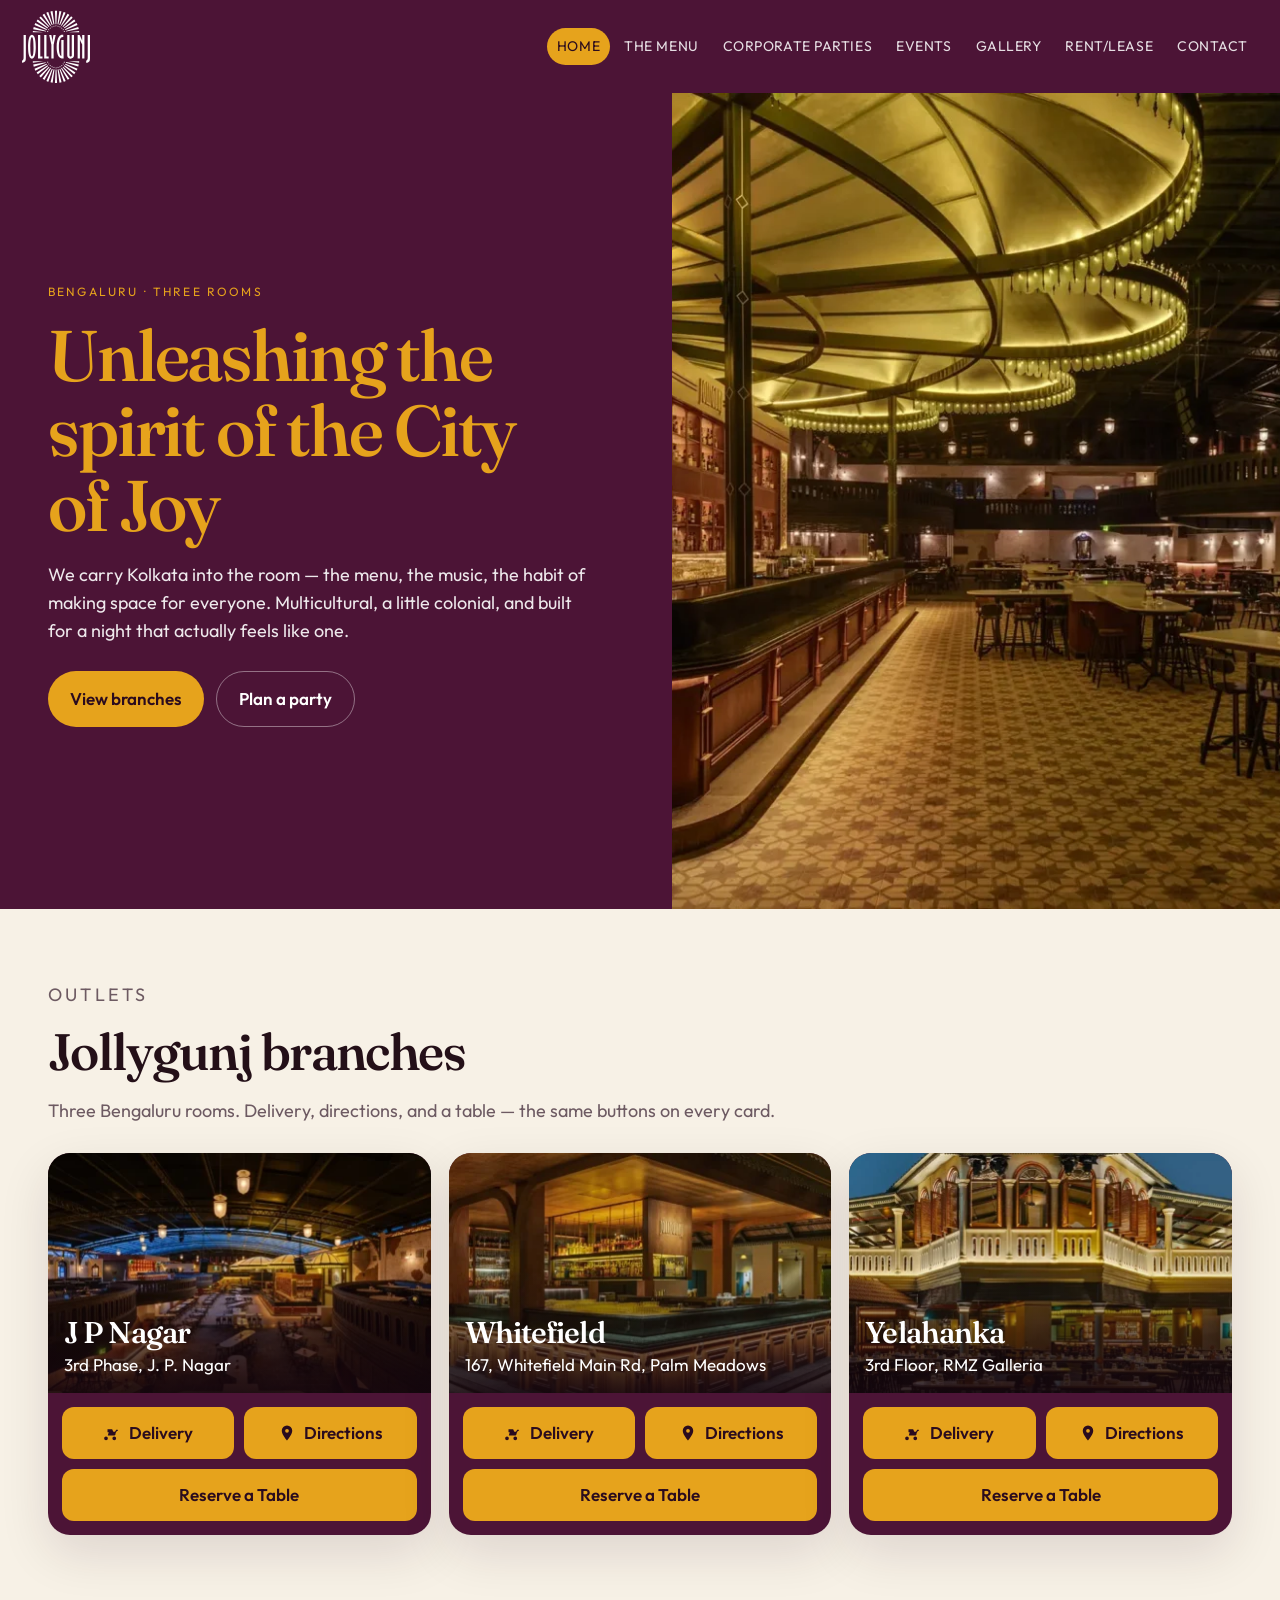
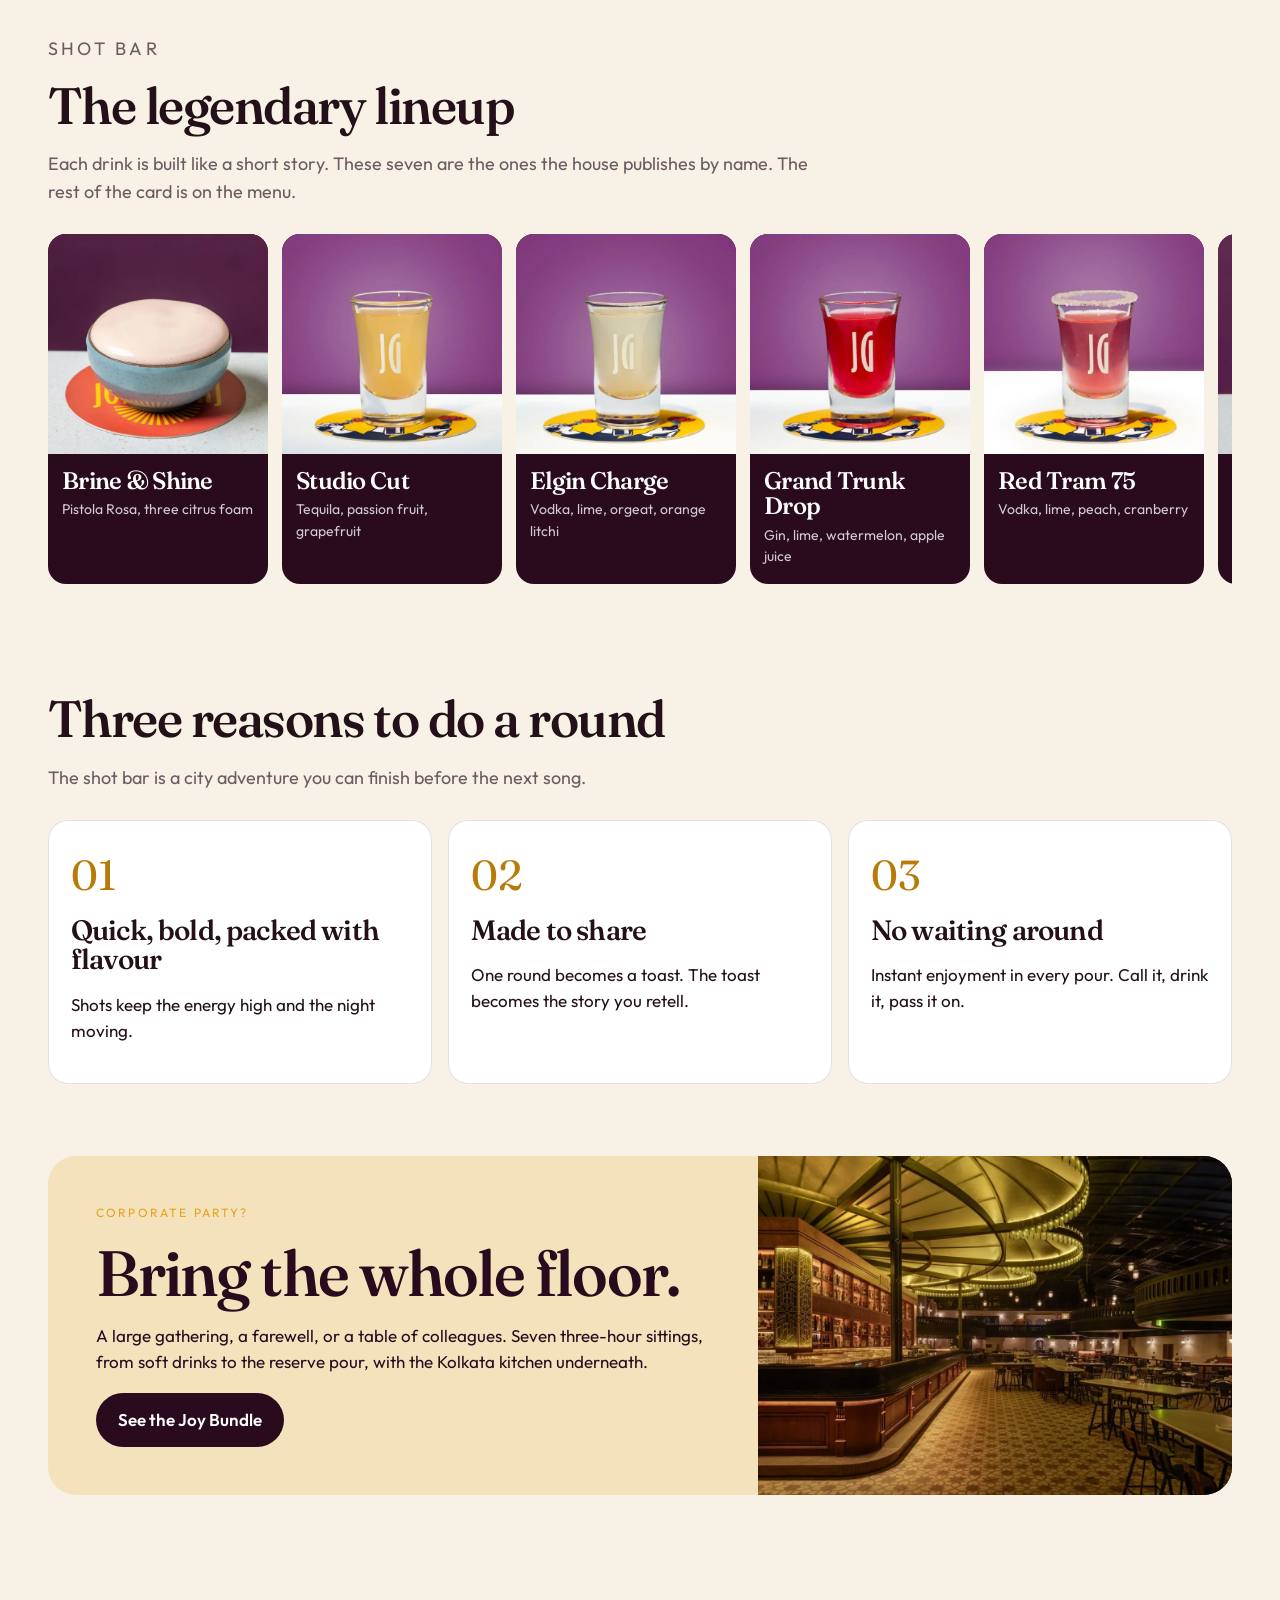
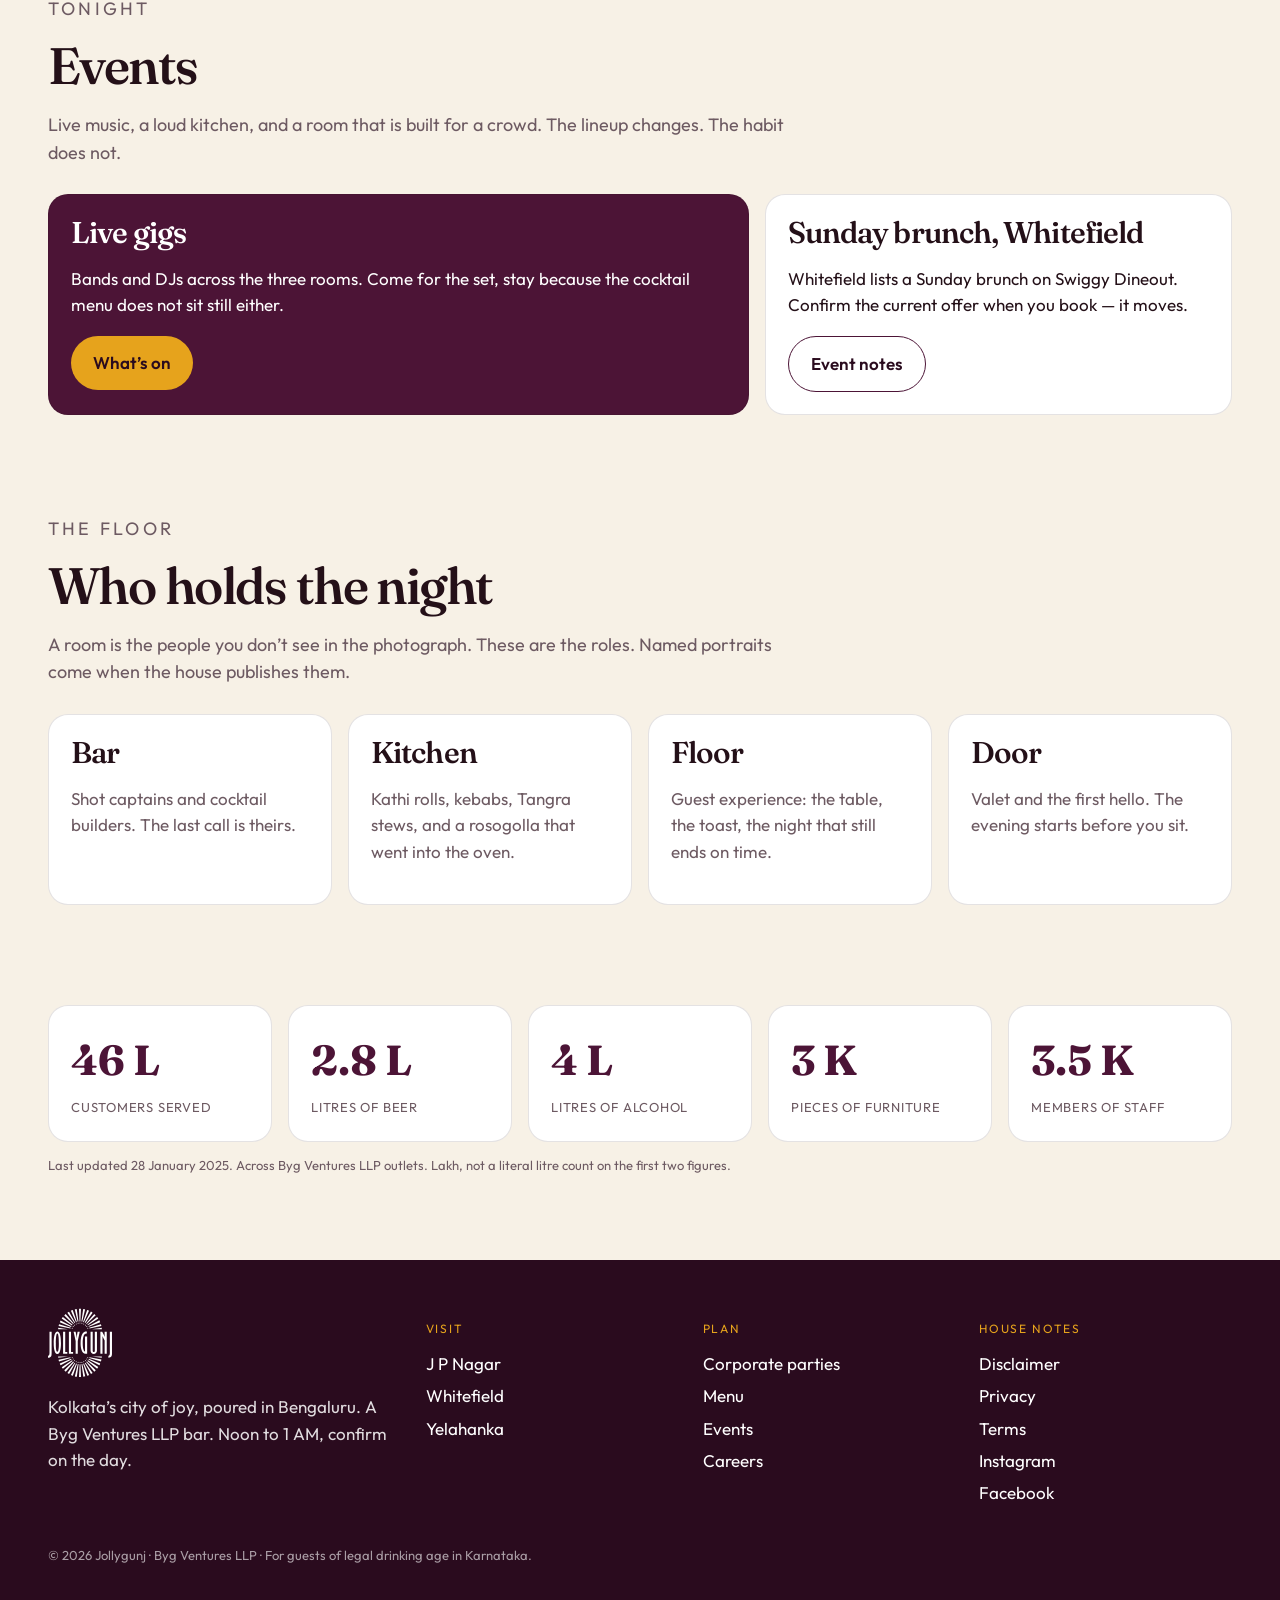
==== index.html @ cd50d5b2 "Add the rebuilt Jollygunj site with corporate bookings and location CTAs. Co-authored-by: Cursor <cu" ====
<!DOCTYPE html>
<html lang="en">
<head>
  <meta charset="utf-8">
  <meta name="viewport" content="width=device-width, initial-scale=1">
  <title>Jollygunj — Rooftop bar, Bengaluru</title>
  <meta name="description" content="Jollygunj brings Kolkata’s city of joy to Bengaluru. Cocktails, the shot bar, and three rooms at J P Nagar, Whitefield, and Yelahanka.">
  <link rel="icon" href="images/logo.svg">
  <link rel="preconnect" href="https://fonts.googleapis.com">
  <link rel="preconnect" href="https://fonts.gstatic.com" crossorigin>
  <link href="https://fonts.googleapis.com/css2?family=Fraunces:opsz,wght@9..144,560;9..144,640&family=Outfit:wght@380;520;580&display=swap" rel="stylesheet">
  <link rel="stylesheet" href="css/styles.css">
</head>
<body data-page="home">
  <a class="skip" href="#main">Skip to content</a>
  <header class="site-header">
    <a class="logo" href="index.html"><img src="images/logo.svg" alt="Jollygunj"></a>
    <button class="nav-toggle" aria-expanded="false" aria-controls="site-nav">Menu</button>
    <nav id="site-nav" class="site-nav">
      <a href="index.html" data-page="home">Home</a>
      <a href="menu.html" data-page="menu">The Menu</a>
      <a href="corporate.html" data-page="corporate">Corporate Parties</a>
      <a href="events.html" data-page="events">Events</a>
      <a href="gallery.html" data-page="gallery">Gallery</a>
      <a href="rent.html" data-page="rent">Rent/Lease</a>
      <a href="contact.html" data-page="contact">Contact</a>
    </nav>
  </header>
  <main id="main">
    <section class="hero">
      <div class="hero-copy">
        <p class="eyebrow">Bengaluru · three rooms</p>
        <h1>Unleashing the spirit of the City of Joy</h1>
        <p class="lede">We carry Kolkata into the room — the menu, the music, the habit of making space for everyone. Multicultural, a little colonial, and built for a night that actually feels like one.</p>
        <div class="hero-actions">
          <a class="btn" href="#branches">View branches</a>
          <a class="btn ghost" href="corporate.html">Plan a party</a>
        </div>
      </div>
      <div class="hero-photo" style="background-image:url('images/hero.webp')" role="img" aria-label="The Jollygunj bar, spiral lamps over the counter"></div>
    </section>

    <section class="section" id="branches">
      <div class="section-head">
        <p class="eyebrow">Outlets</p>
        <h2>Jollygunj branches</h2>
        <p>Three Bengaluru rooms. Delivery, directions, and a table — the same buttons on every card.</p>
      </div>
      <div class="branches">
        <article class="branch">
          <div class="branch-photo">
            <img src="images/jp-nagar.webp" alt="J P Nagar dining room">
            <div class="branch-caption">
              <h3>J P Nagar</h3>
              <p>3rd Phase, J. P. Nagar</p>
            </div>
          </div>
          <div class="branch-cta">
            <div class="cta-row">
              <a class="cta" href="https://www.zomato.com/bangalore/jollygunj-jp-nagar-bangalore" target="_blank" rel="noopener"><svg viewBox="0 0 24 24" aria-hidden="true"><path d="M4 16.5A2.5 2.5 0 1 0 6.5 19 2.5 2.5 0 0 0 4 16.5zm11 0A2.5 2.5 0 1 0 17.5 19 2.5 2.5 0 0 0 15 16.5zM5 15h1.4l1.3-4H6V7h6.2l1.6 3.2H16l1.6-2.4h2.1v1.6h-1.2L16.8 12a3.4 3.4 0 0 1-1.3 3.4H8.4A3.4 3.4 0 0 1 6.2 15H5z"/></svg>Delivery</a>
              <a class="cta" href="https://maps.app.goo.gl/inhUzgAn8zNTjrC27" target="_blank" rel="noopener"><svg viewBox="0 0 24 24" aria-hidden="true"><path d="M12 2a7 7 0 0 0-7 7c0 5.25 7 13 7 13s7-7.75 7-13a7 7 0 0 0-7-7zm0 9.5A2.5 2.5 0 1 1 14.5 9 2.5 2.5 0 0 1 12 11.5z"/></svg>Directions</a>
            </div>
            <a class="cta cta-wide" href="https://widget.reservego.co/reserveBrands/6732094bdb478b447e780446?source=9" target="_blank" rel="noopener">Reserve a Table</a>
          </div>
        </article>
        <article class="branch">
          <div class="branch-photo">
            <img src="images/whitefield.webp" alt="Whitefield branch">
            <div class="branch-caption">
              <h3>Whitefield</h3>
              <p>167, Whitefield Main Rd, Palm Meadows</p>
            </div>
          </div>
          <div class="branch-cta">
            <div class="cta-row">
              <a class="cta" href="https://www.zomato.com/bangalore/jollygunj-whitefield-bangalore" target="_blank" rel="noopener"><svg viewBox="0 0 24 24" aria-hidden="true"><path d="M4 16.5A2.5 2.5 0 1 0 6.5 19 2.5 2.5 0 0 0 4 16.5zm11 0A2.5 2.5 0 1 0 17.5 19 2.5 2.5 0 0 0 15 16.5zM5 15h1.4l1.3-4H6V7h6.2l1.6 3.2H16l1.6-2.4h2.1v1.6h-1.2L16.8 12a3.4 3.4 0 0 1-1.3 3.4H8.4A3.4 3.4 0 0 1 6.2 15H5z"/></svg>Delivery</a>
              <a class="cta" href="https://maps.app.goo.gl/tLW68WNuWnp86tnj6" target="_blank" rel="noopener"><svg viewBox="0 0 24 24" aria-hidden="true"><path d="M12 2a7 7 0 0 0-7 7c0 5.25 7 13 7 13s7-7.75 7-13a7 7 0 0 0-7-7zm0 9.5A2.5 2.5 0 1 1 14.5 9 2.5 2.5 0 0 1 12 11.5z"/></svg>Directions</a>
            </div>
            <a class="cta cta-wide" href="https://widget.reservego.co/reserveBrands/6732094bdb478b447e780446?source=9" target="_blank" rel="noopener">Reserve a Table</a>
          </div>
        </article>
        <article class="branch">
          <div class="branch-photo">
            <img src="images/yelahanka.webp" alt="Yelahanka branch at RMZ Galleria">
            <div class="branch-caption">
              <h3>Yelahanka</h3>
              <p>3rd Floor, RMZ Galleria</p>
            </div>
          </div>
          <div class="branch-cta">
            <div class="cta-row">
              <a class="cta" href="https://www.zomato.com/bangalore/jollygunj-yelahanka-bangalore" target="_blank" rel="noopener"><svg viewBox="0 0 24 24" aria-hidden="true"><path d="M4 16.5A2.5 2.5 0 1 0 6.5 19 2.5 2.5 0 0 0 4 16.5zm11 0A2.5 2.5 0 1 0 17.5 19 2.5 2.5 0 0 0 15 16.5zM5 15h1.4l1.3-4H6V7h6.2l1.6 3.2H16l1.6-2.4h2.1v1.6h-1.2L16.8 12a3.4 3.4 0 0 1-1.3 3.4H8.4A3.4 3.4 0 0 1 6.2 15H5z"/></svg>Delivery</a>
              <a class="cta" href="https://maps.app.goo.gl/dFHnbCZiakJavdvt7" target="_blank" rel="noopener"><svg viewBox="0 0 24 24" aria-hidden="true"><path d="M12 2a7 7 0 0 0-7 7c0 5.25 7 13 7 13s7-7.75 7-13a7 7 0 0 0-7-7zm0 9.5A2.5 2.5 0 1 1 14.5 9 2.5 2.5 0 0 1 12 11.5z"/></svg>Directions</a>
            </div>
            <a class="cta cta-wide" href="https://widget.reservego.co/reserveBrands/6732094bdb478b447e780446?source=9" target="_blank" rel="noopener">Reserve a Table</a>
          </div>
        </article>
      </div>
    </section>

    <section class="section tight">
      <div class="section-head">
        <p class="eyebrow">Shot bar</p>
        <h2>The legendary lineup</h2>
        <p>Each drink is built like a short story. These seven are the ones the house publishes by name. The rest of the card is on the menu.</p>
      </div>
      <div class="shot-rail">
        <article class="shot"><img src="images/shot-brine.webp" alt=""><div><h3>Brine &amp; Shine</h3><p>Pistola Rosa, three citrus foam</p></div></article>
        <article class="shot"><img src="images/shot-studio.webp" alt=""><div><h3>Studio Cut</h3><p>Tequila, passion fruit, grapefruit</p></div></article>
        <article class="shot"><img src="images/shot-elgin.webp" alt=""><div><h3>Elgin Charge</h3><p>Vodka, lime, orgeat, orange litchi</p></div></article>
        <article class="shot"><img src="images/shot-tram.webp" alt=""><div><h3>Grand Trunk Drop</h3><p>Gin, lime, watermelon, apple juice</p></div></article>
        <article class="shot"><img src="images/shot-red.webp" alt=""><div><h3>Red Tram 75</h3><p>Vodka, lime, peach, cranberry</p></div></article>
        <article class="shot"><img src="images/shot-fizzy.webp" alt=""><div><h3>Fizzy Feriwala</h3><p>Pistola Rosa, pineapple pickle brine</p></div></article>
        <article class="shot"><img src="images/shot-bubble.webp" alt=""><div><h3>Bubble Trouble</h3><p>Beefeater gin, Skinos, tonic, mango bobas</p></div></article>
      </div>
    </section>

    <section class="section tight">
      <div class="section-head">
        <h2>Three reasons to do a round</h2>
        <p>The shot bar is a city adventure you can finish before the next song.</p>
      </div>
      <div class="reasons">
        <article class="reason"><span>01</span><h3>Quick, bold, packed with flavour</h3><p>Shots keep the energy high and the night moving.</p></article>
        <article class="reason"><span>02</span><h3>Made to share</h3><p>One round becomes a toast. The toast becomes the story you retell.</p></article>
        <article class="reason"><span>03</span><h3>No waiting around</h3><p>Instant enjoyment in every pour. Call it, drink it, pass it on.</p></article>
      </div>
    </section>

    <section class="band">
      <div class="band-copy">
        <p class="eyebrow">Corporate party?</p>
        <h2>Bring the whole floor.</h2>
        <p>A large gathering, a farewell, or a table of colleagues. Seven three-hour sittings, from soft drinks to the reserve pour, with the Kolkata kitchen underneath.</p>
        <a class="btn dark" href="corporate.html">See the Joy Bundle</a>
      </div>
      <div class="band-photo" style="background-image:url('images/hero.webp')" role="img" aria-label="Jollygunj interior set for a long table"></div>
    </section>

    <section class="section tight">
      <div class="section-head">
        <p class="eyebrow">Tonight</p>
        <h2>Events</h2>
        <p>Live music, a loud kitchen, and a room that is built for a crowd. The lineup changes. The habit does not.</p>
      </div>
      <div class="events-grid">
        <article class="event-card feature">
          <h3>Live gigs</h3>
          <p>Bands and DJs across the three rooms. Come for the set, stay because the cocktail menu does not sit still either.</p>
          <a class="btn" href="events.html">What’s on</a>
        </article>
        <article class="event-card">
          <h3>Sunday brunch, Whitefield</h3>
          <p>Whitefield lists a Sunday brunch on Swiggy Dineout. Confirm the current offer when you book — it moves.</p>
          <a class="btn line" href="events.html">Event notes</a>
        </article>
      </div>
    </section>

    <section class="section tight">
      <div class="section-head">
        <p class="eyebrow">The floor</p>
        <h2>Who holds the night</h2>
        <p>A room is the people you don’t see in the photograph. These are the roles. Named portraits come when the house publishes them.</p>
      </div>
      <div class="roles">
        <article class="role"><h3>Bar</h3><p>Shot captains and cocktail builders. The last call is theirs.</p></article>
        <article class="role"><h3>Kitchen</h3><p>Kathi rolls, kebabs, Tangra stews, and a rosogolla that went into the oven.</p></article>
        <article class="role"><h3>Floor</h3><p>Guest experience: the table, the toast, the night that still ends on time.</p></article>
        <article class="role"><h3>Door</h3><p>Valet and the first hello. The evening starts before you sit.</p></article>
      </div>
    </section>

    <section class="section tight">
      <div class="stats">
        <div class="stat"><strong>46 L</strong><span>Customers served</span></div>
        <div class="stat"><strong>2.8 L</strong><span>Litres of beer</span></div>
        <div class="stat"><strong>4 L</strong><span>Litres of alcohol</span></div>
        <div class="stat"><strong>3 K</strong><span>Pieces of furniture</span></div>
        <div class="stat"><strong>3.5 K</strong><span>Members of staff</span></div>
      </div>
      <p class="footnote">Last updated 28 January 2025. Across Byg Ventures LLP outlets. Lakh, not a literal litre count on the first two figures.</p>
    </section>
  </main>
  <footer class="site-footer">
    <div>
      <img src="images/logo.svg" alt="" width="64">
      <p>Kolkata’s city of joy, poured in Bengaluru. A Byg Ventures LLP bar. Noon to 1 AM, confirm on the day.</p>
    </div>
    <div>
      <p class="footer-label">Visit</p>
      <a href="contact.html#jp">J P Nagar</a>
      <a href="contact.html#whitefield">Whitefield</a>
      <a href="contact.html#yelahanka">Yelahanka</a>
    </div>
    <div>
      <p class="footer-label">Plan</p>
      <a href="corporate.html">Corporate parties</a>
      <a href="menu.html">Menu</a>
      <a href="events.html">Events</a>
      <a href="careers.html">Careers</a>
    </div>
    <div>
      <p class="footer-label">House notes</p>
      <a href="disclaimer.html">Disclaimer</a>
      <a href="privacy.html">Privacy</a>
      <a href="terms.html">Terms</a>
      <a href="https://www.instagram.com/jollygunj/" target="_blank" rel="noopener">Instagram</a>
      <a href="https://www.facebook.com/701916579681205" target="_blank" rel="noopener">Facebook</a>
    </div>
    <p class="legal-line">© <span data-year>2026</span> Jollygunj · Byg Ventures LLP · For guests of legal drinking age in Karnataka.</p>
  </footer>
  <script src="js/site.js"></script>
</body>
</html>
---- css/styles.css ----
:root {
  --plum: #4c1436;
  --plum-deep: #2a0b1e;
  --plum-mid: #6d2348;
  --gold: #e6a31c;
  --gold-deep: #b87a08;
  --cream: #f7f1e6;
  --sand: #f3e2bc;
  --paper: #fffaf3;
  --ink: #241018;
  --muted: #6d5a62;
  --line: rgba(36, 16, 24, 0.12);
  --header: 84px;
  --serif: "Fraunces", "Iowan Old Style", Georgia, serif;
  --sans: "Outfit", "Avenir Next", sans-serif;
  --shadow: 0 18px 50px rgba(42, 11, 30, 0.12);
}

* { box-sizing: border-box; }
html { scroll-behavior: smooth; }
body {
  margin: 0;
  color: var(--ink);
  background: var(--cream);
  font-family: var(--sans);
  font-size: 17px;
  line-height: 1.55;
}
img { max-width: 100%; display: block; }
a { color: inherit; }
button, input, select, textarea { font: inherit; }
h1, h2, h3, h4 { font-family: var(--serif); font-weight: 560; letter-spacing: -0.03em; line-height: 1.05; margin: 0; }

.skip {
  position: absolute;
  left: 12px;
  top: -40px;
  background: var(--gold);
  color: var(--plum-deep);
  padding: 8px 12px;
  z-index: 20;
}
.skip:focus { top: 12px; }

.site-header {
  position: sticky;
  top: 0;
  z-index: 30;
  display: flex;
  align-items: center;
  justify-content: space-between;
  gap: 16px;
  min-height: var(--header);
  padding: 10px 22px;
  background: var(--plum);
  color: white;
}
.logo img { width: 68px; height: auto; }
.nav-toggle {
  display: none;
  border: 1px solid rgba(255,255,255,.35);
  background: transparent;
  color: white;
  border-radius: 999px;
  padding: 8px 14px;
}
.site-nav { display: flex; gap: 4px; flex-wrap: wrap; justify-content: flex-end; }
.site-nav a {
  text-decoration: none;
  color: rgba(255,255,255,.86);
  font-size: 14px;
  letter-spacing: .04em;
  text-transform: uppercase;
  padding: 8px 10px;
  border-radius: 999px;
}
.site-nav a[aria-current="page"], .site-nav a:hover {
  color: var(--plum-deep);
  background: var(--gold);
}

.hero {
  display: grid;
  grid-template-columns: 1.05fr .95fr;
  min-height: calc(100vh - var(--header));
  background: var(--plum);
  color: white;
}
.hero-copy { padding: 64px 48px 56px; display: flex; flex-direction: column; justify-content: center; }
.eyebrow {
  letter-spacing: .18em;
  text-transform: uppercase;
  font-size: 12px;
  color: var(--gold);
  margin: 0 0 16px;
}
.hero h1 { font-size: clamp(46px, 5.6vw, 78px); max-width: 11ch; color: var(--gold); }
.hero p.lede { font-size: 18px; max-width: 46ch; color: rgba(255,255,255,.9); }
.hero-photo { min-height: 420px; background: #1a0a12 center/cover no-repeat; }
.hero-actions { display: flex; gap: 12px; flex-wrap: wrap; margin-top: 8px; }

.btn {
  display: inline-flex;
  align-items: center;
  justify-content: center;
  gap: 8px;
  text-decoration: none;
  border: 0;
  cursor: pointer;
  border-radius: 999px;
  padding: 14px 22px;
  background: var(--gold);
  color: var(--plum-deep);
  font-weight: 580;
}
.btn.dark { background: var(--plum-deep); color: white; }
.btn.ghost { background: transparent; color: white; border: 1px solid rgba(255,255,255,.4); }
.btn.line { background: transparent; color: var(--plum-deep); border: 1px solid var(--plum); }

.section { padding: 72px 48px; }
.section.tight { padding-top: 28px; }
.section-head { max-width: 760px; margin-bottom: 28px; }
.section-head h2 { font-size: clamp(36px, 4vw, 58px); }
.section-head p { color: var(--muted); font-size: 18px; }

.branches { display: grid; grid-template-columns: repeat(3, 1fr); gap: 18px; }
.branch {
  background: var(--plum);
  border-radius: 22px;
  overflow: hidden;
  color: white;
  box-shadow: var(--shadow);
}
.branch-photo { position: relative; }
.branch-photo img { height: 240px; width: 100%; object-fit: cover; }
.branch-caption {
  position: absolute;
  left: 0;
  right: 0;
  bottom: 0;
  padding: 48px 16px 14px;
  background: linear-gradient(transparent, rgba(20, 6, 14, 0.88));
}
.branch-caption h3 { font-size: 30px; color: white; }
.branch-caption p { margin: 4px 0 0; }
.branch-cta { display: grid; gap: 10px; padding: 14px; }
.cta-row { display: grid; grid-template-columns: 1fr 1fr; gap: 10px; }
.cta {
  display: flex;
  align-items: center;
  justify-content: center;
  gap: 8px;
  min-height: 52px;
  padding: 12px 10px;
  border-radius: 12px;
  background: var(--gold);
  color: var(--plum-deep);
  text-decoration: none;
  font-weight: 580;
}
.cta svg { width: 18px; height: 18px; fill: currentColor; flex: none; }
.cta:hover { background: #f0b63a; }
.address .branch-cta { padding: 12px 0 0; }

.shot-rail {
  display: grid;
  grid-auto-flow: column;
  grid-auto-columns: minmax(220px, 24%);
  gap: 14px;
  overflow-x: auto;
  scroll-snap-type: x mandatory;
  padding-bottom: 8px;
}
.shot {
  scroll-snap-align: start;
  background: var(--plum-deep);
  color: white;
  border-radius: 18px;
  overflow: hidden;
}
.shot img { height: 220px; width: 100%; object-fit: cover; }
.shot div { padding: 14px 14px 16px; }
.shot h3 { font-size: 24px; }
.shot p { margin: 6px 0 0; color: rgba(255,255,255,.78); font-size: 14px; }

.reasons { display: grid; grid-template-columns: repeat(3, 1fr); gap: 16px; }
.reason {
  background: white;
  border-radius: 20px;
  padding: 22px;
  border: 1px solid var(--line);
}
.reason span { font-family: var(--serif); font-size: 42px; color: var(--gold-deep); }
.reason h3 { font-size: 28px; margin: 8px 0; }

.band {
  margin: 0 48px 72px;
  border-radius: 28px;
  overflow: hidden;
  display: grid;
  grid-template-columns: 1.2fr .8fr;
  background: var(--sand);
  color: var(--plum-deep);
}
.band-copy { padding: 48px; }
.band h2 { font-size: clamp(40px, 5vw, 68px); }
.band-photo { background: #2a0b1e center/cover no-repeat; min-height: 280px; }

.events-grid, .roles, .stats { display: grid; gap: 16px; }
.events-grid { grid-template-columns: 1.2fr .8fr; }
.event-card, .role, .stat {
  background: white;
  border-radius: 20px;
  padding: 22px;
  border: 1px solid var(--line);
}
.event-card.feature { background: var(--plum); color: white; }
.event-card h3, .role h3 { font-size: 30px; margin-bottom: 8px; }
.roles { grid-template-columns: repeat(4, 1fr); }
.role p { color: var(--muted); }
.stats { grid-template-columns: repeat(5, 1fr); }
.stat strong { display: block; font-family: var(--serif); font-size: 42px; color: var(--plum); }
.stat span { font-size: 13px; letter-spacing: .06em; text-transform: uppercase; color: var(--muted); }
.footnote { color: var(--muted); font-size: 13px; }

.site-footer {
  background: var(--plum-deep);
  color: rgba(255,255,255,.86);
  padding: 48px;
  display: grid;
  grid-template-columns: 1.4fr repeat(3, 1fr);
  gap: 24px;
}
.site-footer a { display: block; color: white; text-decoration: none; margin: 6px 0; }
.site-footer a:hover { color: var(--gold); }
.footer-label { letter-spacing: .14em; text-transform: uppercase; font-size: 12px; color: var(--gold); }
.legal-line { grid-column: 1 / -1; margin: 8px 0 0; font-size: 13px; color: rgba(255,255,255,.6); }

.page-hero { padding: 56px 48px 20px; }
.page-hero h1 { font-size: clamp(46px, 6vw, 84px); max-width: 14ch; }
.page-hero p { max-width: 62ch; font-size: 18px; color: var(--muted); }

.bundle {
  margin: 12px 48px 28px;
  background: var(--sand);
  color: var(--plum-deep);
  border-radius: 28px;
  padding: 54px 48px 48px;
  text-align: center;
}
.bundle-mark {
  width: 72px;
  height: 72px;
  margin: 0 auto 12px;
  border-radius: 50%;
  background:
    radial-gradient(circle at 50% 50%, var(--plum) 0 6px, transparent 7px),
    repeating-conic-gradient(from 0deg, var(--plum) 0 6deg, transparent 6deg 16deg);
}
.bundle h1 { text-align: center; font-size: clamp(48px, 7vw, 92px); max-width: 12ch; margin: 0 auto 18px; }
.bundle .rule { width: 120px; height: 2px; background: var(--plum); margin: 0 auto 22px; }
.bundle p { font-size: 20px; max-width: 68ch; margin-left: auto; margin-right: auto; text-align: left; }
.bundle .center { text-align: center; margin-top: 22px; }

.packages { display: grid; gap: 16px; padding: 10px 48px 20px; }
.package {
  display: grid;
  grid-template-columns: 1fr 1fr;
  gap: 8px 32px;
  align-items: start;
  background: var(--paper);
  border-radius: 22px;
  padding: 22px 24px 20px;
  border: 1px solid var(--line);
  text-align: left;
}
.package > header { grid-column: 1 / -1; padding-bottom: 8px; border-bottom: 1px solid var(--line); margin-bottom: 8px; }
.package header p:last-child { margin: 8px 0 0; max-width: 62ch; }
.package-index { font-family: var(--serif); font-size: 28px; color: var(--gold-deep); margin: 0; }
.package h3 { font-size: 36px; }
.package h4 { font-size: 14px; letter-spacing: .12em; text-transform: uppercase; font-family: var(--sans); margin: 0 0 8px; }
.package ul { margin: 0; padding-left: 18px; }
.package li { margin: 4px 0; }

.enquiry {
  margin: 20px 48px 72px;
  background: var(--plum);
  color: white;
  border-radius: 28px;
  padding: 36px;
  display: grid;
  grid-template-columns: .8fr 1.2fr;
  gap: 24px;
}
.enquiry h2 { font-size: 52px; color: var(--gold); }
form[data-enquiry] { display: grid; grid-template-columns: 1fr 1fr; gap: 12px; }
.enquiry form[data-enquiry] { grid-template-columns: 1fr; max-width: 520px; }
form[data-enquiry] label { display: flex; flex-direction: column; gap: 6px; font-size: 13px; letter-spacing: .06em; text-transform: uppercase; }
form[data-enquiry] label.wide { grid-column: 1 / -1; }
form[data-enquiry] input, form[data-enquiry] select, form[data-enquiry] textarea {
  border: 0;
  border-radius: 12px;
  padding: 12px 12px;
  background: white;
  color: var(--ink);
}
form[data-enquiry] .error { color: #8d1530; font-size: 14px; text-transform: none; letter-spacing: 0; grid-column: 1 / -1; margin: 0; }
.enquiry form[data-enquiry] .error { color: #ffd0d0; }
.success {
  background: white;
  color: var(--ink);
  border-radius: 16px;
  padding: 18px;
}
.panel {
  background: white;
  border: 1px solid var(--line);
  border-radius: 22px;
  padding: 22px;
  margin-bottom: 14px;
}
.panel h3 { font-size: 32px; margin-bottom: 8px; }
form[data-enquiry] .error:empty { display: none; }

.filters { display: flex; flex-wrap: wrap; gap: 8px; margin: 8px 0 18px; }
.filters button {
  border-radius: 999px;
  border: 1px solid var(--line);
  background: white;
  padding: 8px 14px;
  cursor: pointer;
}
.filters button[aria-pressed="true"] { background: var(--plum); color: white; border-color: var(--plum); }

.card-grid { display: grid; grid-template-columns: repeat(4, 1fr); gap: 12px; }
.card {
  background: white;
  border-radius: 16px;
  overflow: hidden;
  border: 1px solid var(--line);
}
.card img { width: 100%; height: 180px; object-fit: cover; background: #efe4d4; }
.card figcaption { padding: 10px 12px 14px; }
.card strong { display: block; }
.card span { color: var(--muted); font-size: 13px; }
.menu-block { margin-top: 28px; }
.menu-block h2 { font-size: 42px; margin-bottom: 12px; }

.gallery-grid { display: grid; grid-template-columns: repeat(4, 1fr); gap: 10px; }
.gallery-grid button {
  padding: 0;
  border: 0;
  background: transparent;
  cursor: zoom-in;
  border-radius: 14px;
  overflow: hidden;
}
.gallery-grid img { width: 100%; height: 210px; object-fit: cover; }

dialog {
  border: 0;
  padding: 0;
  background: transparent;
  max-width: min(920px, 94vw);
}
dialog::backdrop { background: rgba(20, 6, 14, .78); }
dialog img { width: 100%; border-radius: 16px; }
dialog form { text-align: right; }
dialog button { margin-top: 8px; }

.contact-grid, .split { display: grid; grid-template-columns: 1fr 1fr; gap: 18px; }
.address h3 { font-size: 30px; }
.address p { margin: 6px 0; }
.note { font-size: 14px; color: var(--muted); }

.empty {
  border: 1px dashed rgba(36,16,24,.3);
  border-radius: 18px;
  padding: 28px;
  background: white;
}

@media (max-width: 980px) {
  .nav-toggle { display: inline-flex; }
  .site-nav {
    display: none;
    position: absolute;
    top: var(--header);
    left: 0;
    right: 0;
    background: var(--plum-deep);
    flex-direction: column;
    padding: 10px 16px 18px;
  }
  .site-nav.open { display: flex; }
  .hero, .band, .events-grid, .enquiry, .package, .contact-grid, .split, .site-footer {
    grid-template-columns: 1fr;
  }
  .branches, .reasons, .roles, .stats, .card-grid, .gallery-grid { grid-template-columns: 1fr 1fr; }
  .section, .page-hero, .site-footer { padding-left: 20px; padding-right: 20px; }
  .band, .bundle, .packages, .enquiry { margin-left: 16px; margin-right: 16px; }
  .bundle, .enquiry, .hero-copy, .band-copy { padding: 28px 20px; }
  form[data-enquiry] { grid-template-columns: 1fr; }
  .stats { grid-template-columns: 1fr 1fr; }
}

@media (max-width: 640px) {
  .branches, .reasons, .roles, .card-grid, .gallery-grid { grid-template-columns: 1fr; }
  .hero h1 { font-size: 46px; }
}
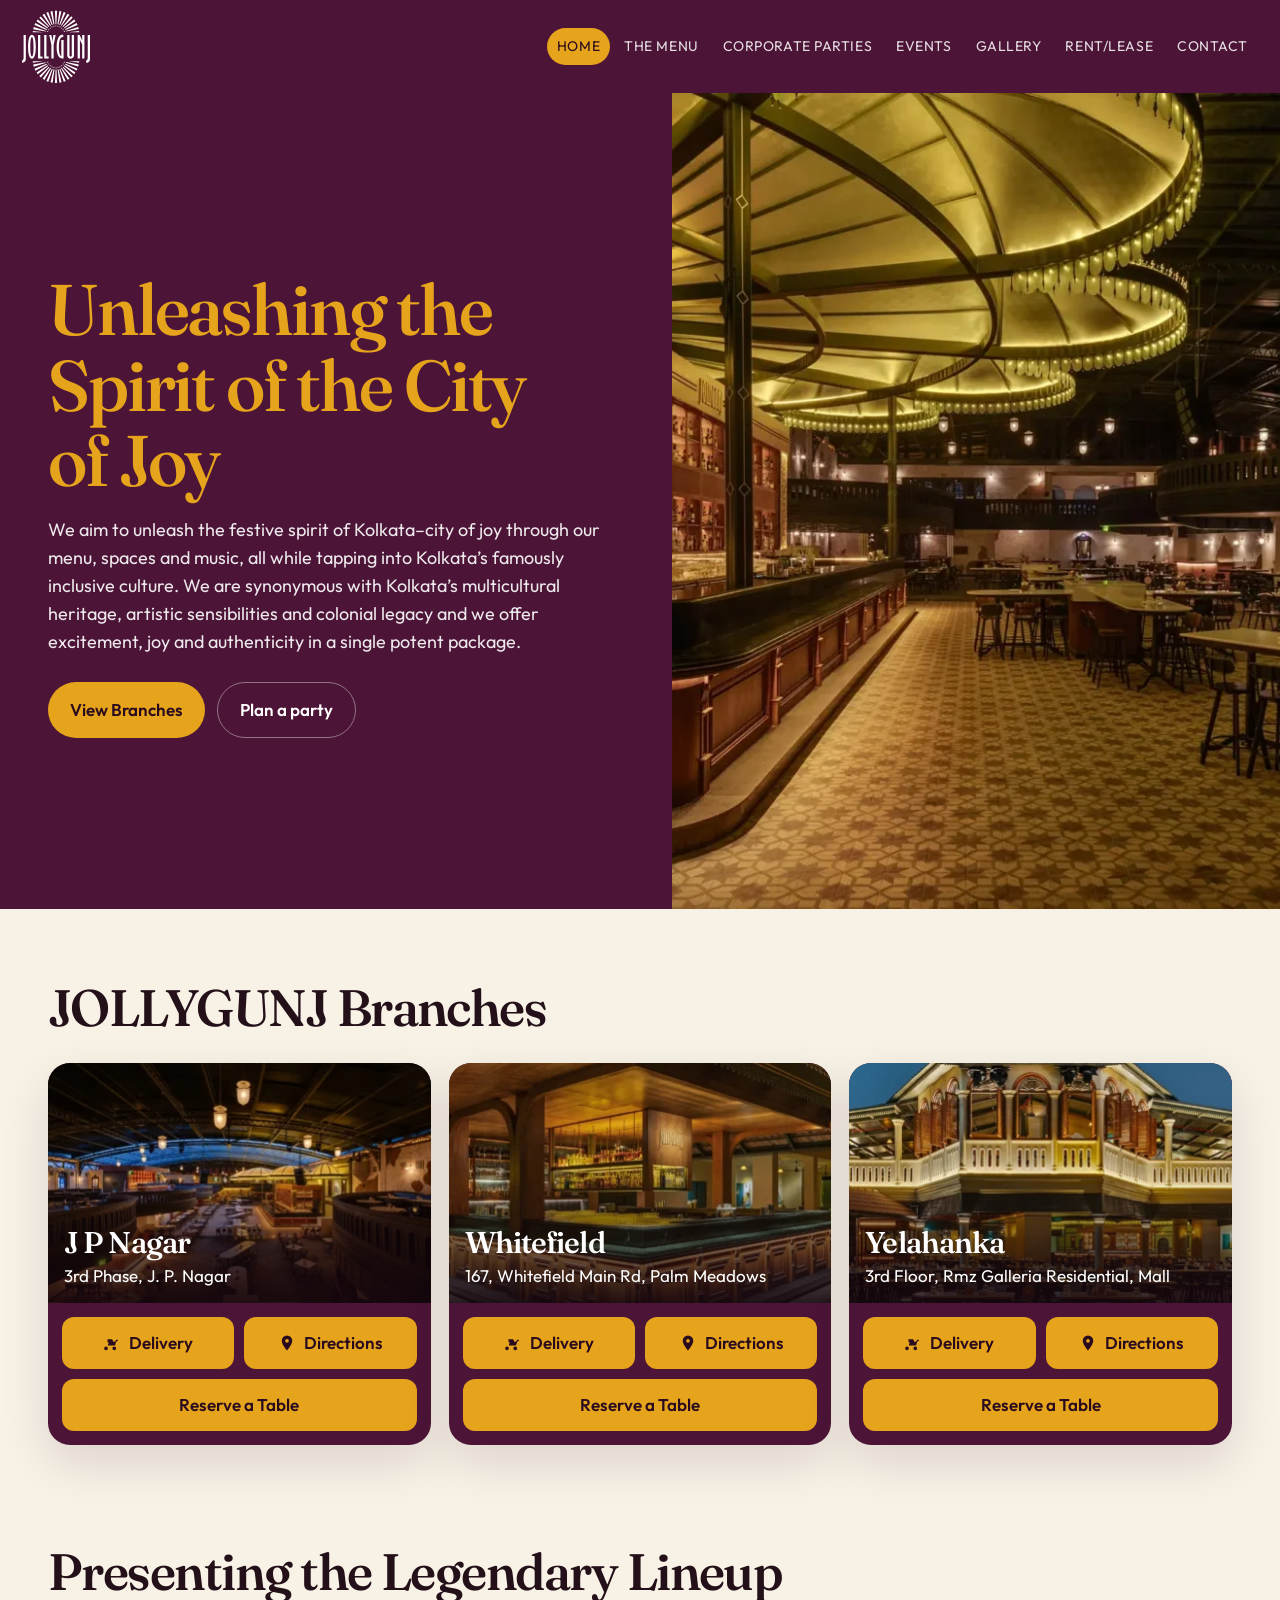
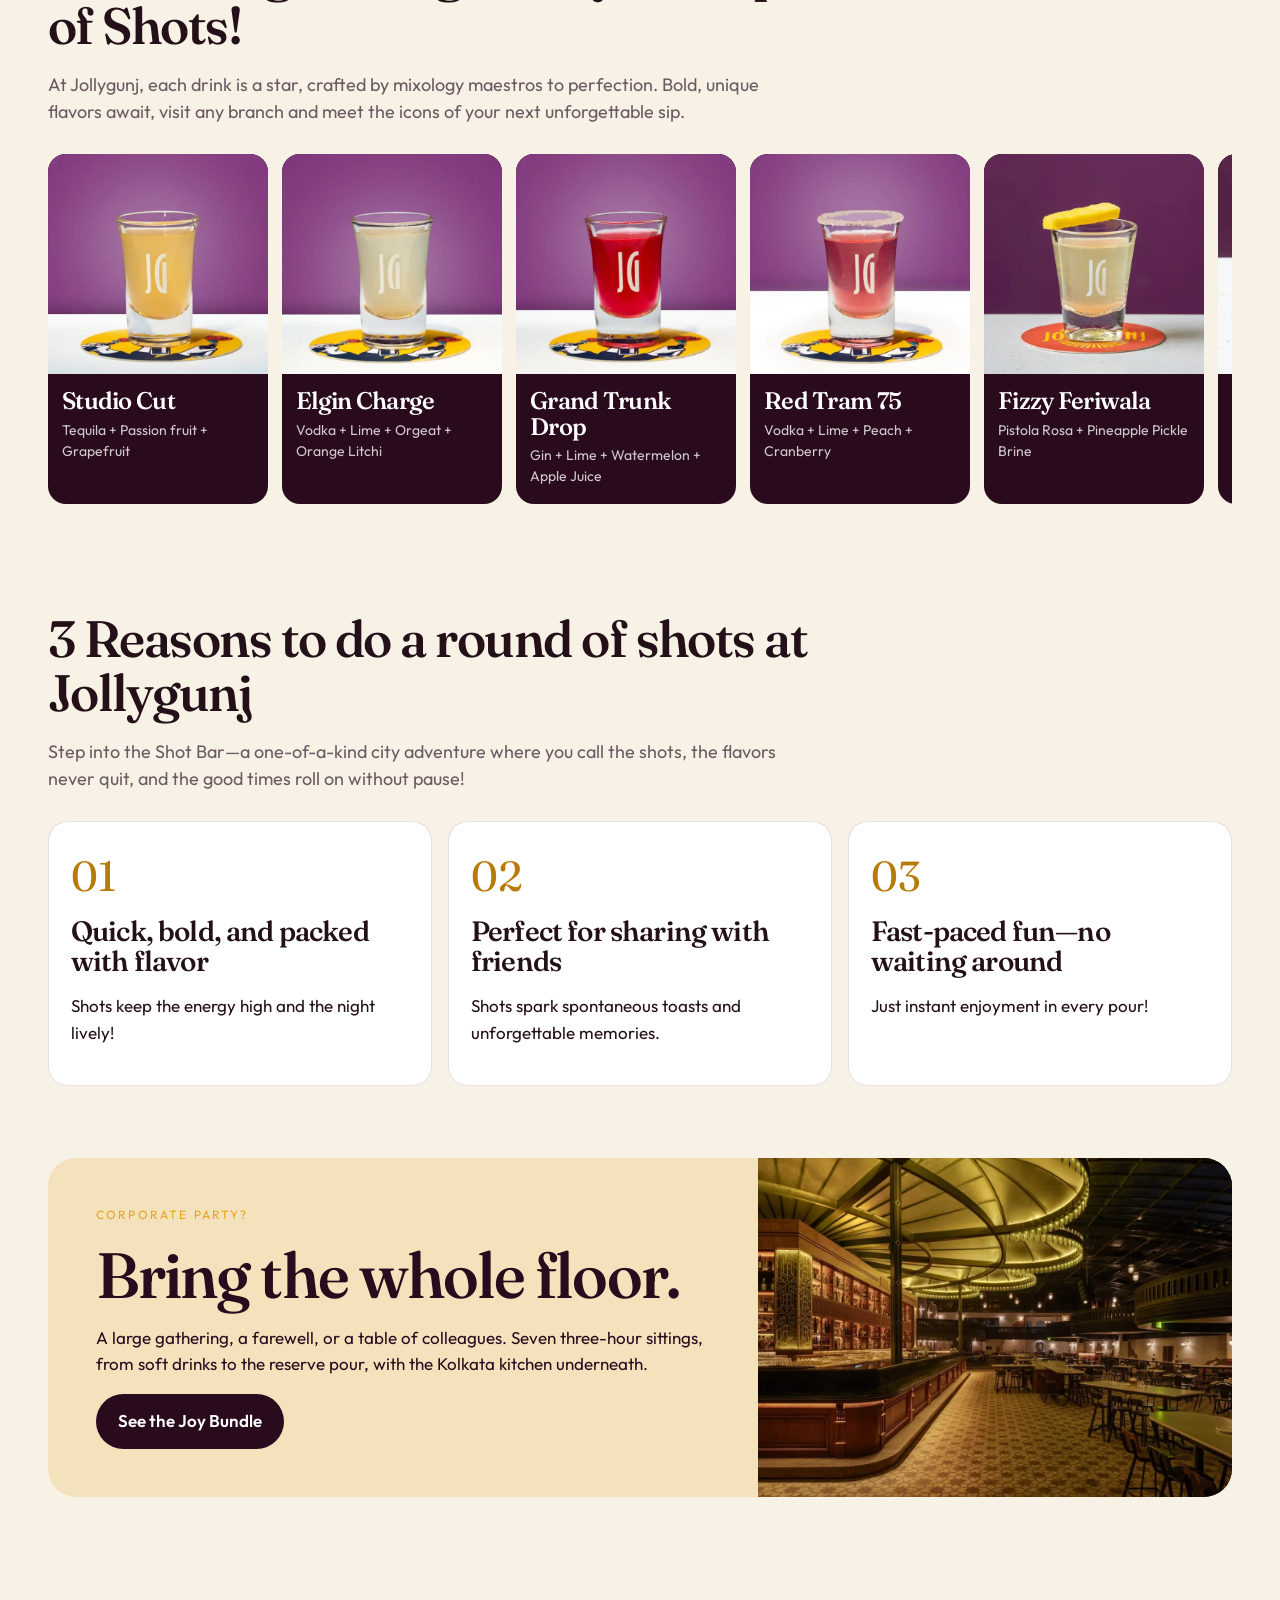
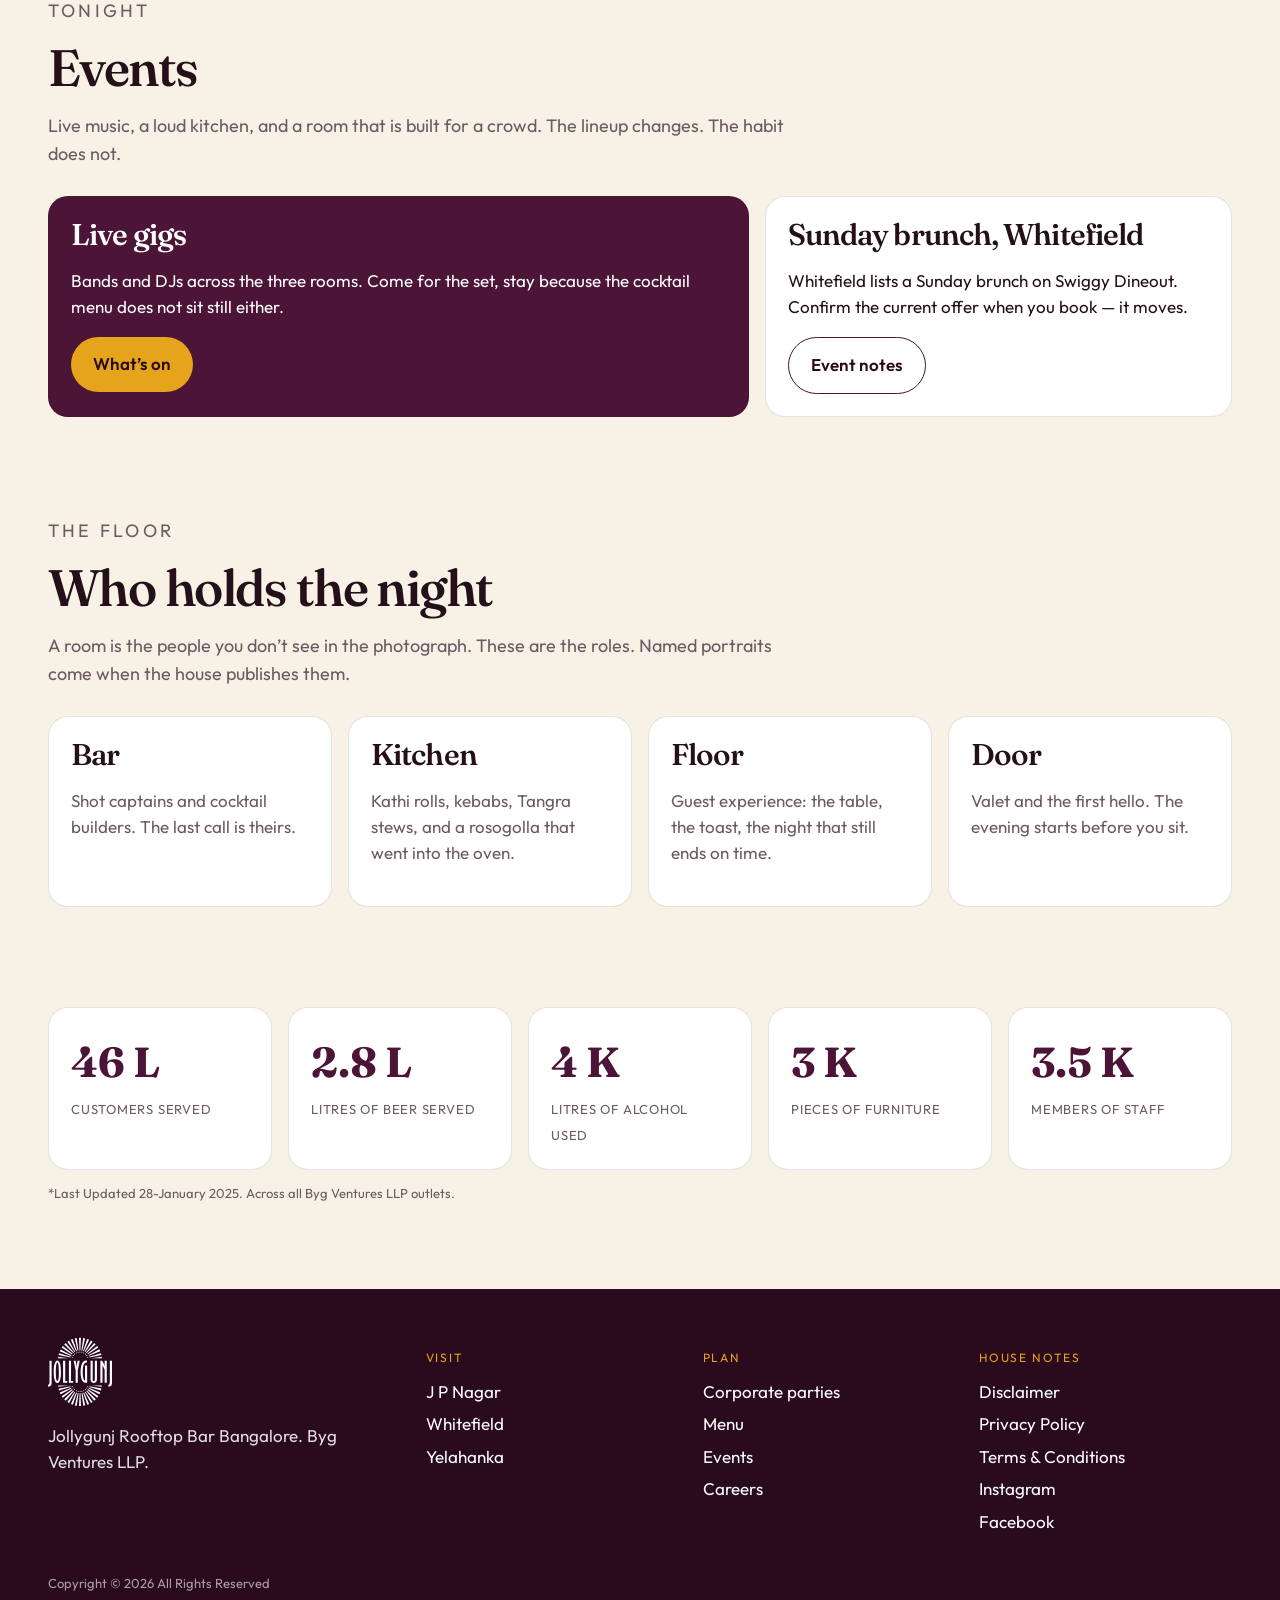
==== commit 23052129: "Match jollygunj.com copy across the homepage, forms, gallery, and legal pages. Co-authored-by: Curso" ====
--- a/index.html
+++ b/index.html
@@ -3,8 +3,8 @@
 <head>
   <meta charset="utf-8">
   <meta name="viewport" content="width=device-width, initial-scale=1">
-  <title>Jollygunj — Rooftop bar, Bengaluru</title>
-  <meta name="description" content="Jollygunj brings Kolkata’s city of joy to Bengaluru. Cocktails, the shot bar, and three rooms at J P Nagar, Whitefield, and Yelahanka.">
+  <title>Jollygunj Rooftop Bar Bangalore | Cocktails, Food &amp; Nightlife</title>
+  <meta name="description" content="We aim to unleash the festive spirit of Kolkata–city of joy through our menu, spaces and music, all while tapping into Kolkata’s famously inclusive culture.">
   <link rel="icon" href="images/logo.svg">
   <link rel="preconnect" href="https://fonts.googleapis.com">
   <link rel="preconnect" href="https://fonts.gstatic.com" crossorigin>
@@ -29,11 +29,10 @@
   <main id="main">
     <section class="hero">
       <div class="hero-copy">
-        <p class="eyebrow">Bengaluru · three rooms</p>
-        <h1>Unleashing the spirit of the City of Joy</h1>
-        <p class="lede">We carry Kolkata into the room — the menu, the music, the habit of making space for everyone. Multicultural, a little colonial, and built for a night that actually feels like one.</p>
+        <h1>Unleashing the Spirit of the City of Joy</h1>
+        <p class="lede">We aim to unleash the festive spirit of Kolkata–city of joy through our menu, spaces and music, all while tapping into Kolkata’s famously inclusive culture. We are synonymous with Kolkata’s multicultural heritage, artistic sensibilities and colonial legacy and we offer excitement, joy and authenticity in a single potent package.</p>
         <div class="hero-actions">
-          <a class="btn" href="#branches">View branches</a>
+          <a class="btn" href="#branches">View Branches</a>
           <a class="btn ghost" href="corporate.html">Plan a party</a>
         </div>
       </div>
@@ -42,9 +41,7 @@
 
     <section class="section" id="branches">
       <div class="section-head">
-        <p class="eyebrow">Outlets</p>
-        <h2>Jollygunj branches</h2>
-        <p>Three Bengaluru rooms. Delivery, directions, and a table — the same buttons on every card.</p>
+        <h2>JOLLYGUNJ Branches</h2>
       </div>
       <div class="branches">
         <article class="branch">
@@ -84,7 +81,7 @@
             <img src="images/yelahanka.webp" alt="Yelahanka branch at RMZ Galleria">
             <div class="branch-caption">
               <h3>Yelahanka</h3>
-              <p>3rd Floor, RMZ Galleria</p>
+              <p>3rd Floor, Rmz Galleria Residential, Mall</p>
             </div>
           </div>
           <div class="branch-cta">
@@ -100,30 +97,29 @@
 
     <section class="section tight">
       <div class="section-head">
-        <p class="eyebrow">Shot bar</p>
-        <h2>The legendary lineup</h2>
-        <p>Each drink is built like a short story. These seven are the ones the house publishes by name. The rest of the card is on the menu.</p>
+        <h2>Presenting the Legendary Lineup of Shots!</h2>
+        <p>At Jollygunj, each drink is a star, crafted by mixology maestros to perfection. Bold, unique flavors await, visit any branch and meet the icons of your next unforgettable sip.</p>
       </div>
       <div class="shot-rail">
-        <article class="shot"><img src="images/shot-brine.webp" alt=""><div><h3>Brine &amp; Shine</h3><p>Pistola Rosa, three citrus foam</p></div></article>
-        <article class="shot"><img src="images/shot-studio.webp" alt=""><div><h3>Studio Cut</h3><p>Tequila, passion fruit, grapefruit</p></div></article>
-        <article class="shot"><img src="images/shot-elgin.webp" alt=""><div><h3>Elgin Charge</h3><p>Vodka, lime, orgeat, orange litchi</p></div></article>
-        <article class="shot"><img src="images/shot-tram.webp" alt=""><div><h3>Grand Trunk Drop</h3><p>Gin, lime, watermelon, apple juice</p></div></article>
-        <article class="shot"><img src="images/shot-red.webp" alt=""><div><h3>Red Tram 75</h3><p>Vodka, lime, peach, cranberry</p></div></article>
-        <article class="shot"><img src="images/shot-fizzy.webp" alt=""><div><h3>Fizzy Feriwala</h3><p>Pistola Rosa, pineapple pickle brine</p></div></article>
-        <article class="shot"><img src="images/shot-bubble.webp" alt=""><div><h3>Bubble Trouble</h3><p>Beefeater gin, Skinos, tonic, mango bobas</p></div></article>
-      </div>
-    </section>
-
-    <section class="section tight">
-      <div class="section-head">
-        <h2>Three reasons to do a round</h2>
-        <p>The shot bar is a city adventure you can finish before the next song.</p>
+        <article class="shot"><img src="images/shot-studio.webp" alt=""><div><h3>Studio Cut</h3><p>Tequila + Passion fruit + Grapefruit</p></div></article>
+        <article class="shot"><img src="images/shot-elgin.webp" alt=""><div><h3>Elgin Charge</h3><p>Vodka + Lime + Orgeat + Orange Litchi</p></div></article>
+        <article class="shot"><img src="images/shot-tram.webp" alt=""><div><h3>Grand Trunk Drop</h3><p>Gin + Lime + Watermelon + Apple Juice</p></div></article>
+        <article class="shot"><img src="images/shot-red.webp" alt=""><div><h3>Red Tram 75</h3><p>Vodka + Lime + Peach + Cranberry</p></div></article>
+        <article class="shot"><img src="images/shot-fizzy.webp" alt=""><div><h3>Fizzy Feriwala</h3><p>Pistola Rosa + Pineapple Pickle Brine</p></div></article>
+        <article class="shot"><img src="images/shot-bubble.webp" alt=""><div><h3>Bubble Trouble</h3><p>Beefeater Gin + Skinos + Tonic water + Mango Bobas</p></div></article>
+        <article class="shot"><img src="images/shot-brine.webp" alt=""><div><h3>Brine &amp; Shine</h3><p>Pistola Rosa, Three citrus foam</p></div></article>
+      </div>
+    </section>
+
+    <section class="section tight">
+      <div class="section-head">
+        <h2>3 Reasons to do a round of shots at Jollygunj</h2>
+        <p>Step into the Shot Bar—a one-of-a-kind city adventure where you call the shots, the flavors never quit, and the good times roll on without pause!</p>
       </div>
       <div class="reasons">
-        <article class="reason"><span>01</span><h3>Quick, bold, packed with flavour</h3><p>Shots keep the energy high and the night moving.</p></article>
-        <article class="reason"><span>02</span><h3>Made to share</h3><p>One round becomes a toast. The toast becomes the story you retell.</p></article>
-        <article class="reason"><span>03</span><h3>No waiting around</h3><p>Instant enjoyment in every pour. Call it, drink it, pass it on.</p></article>
+        <article class="reason"><span>01</span><h3>Quick, bold, and packed with flavor</h3><p>Shots keep the energy high and the night lively!</p></article>
+        <article class="reason"><span>02</span><h3>Perfect for sharing with friends</h3><p>Shots spark spontaneous toasts and unforgettable memories.</p></article>
+        <article class="reason"><span>03</span><h3>Fast-paced fun—no waiting around</h3><p>Just instant enjoyment in every pour!</p></article>
       </div>
     </section>
 
@@ -173,19 +169,19 @@
 
     <section class="section tight">
       <div class="stats">
-        <div class="stat"><strong>46 L</strong><span>Customers served</span></div>
-        <div class="stat"><strong>2.8 L</strong><span>Litres of beer</span></div>
-        <div class="stat"><strong>4 L</strong><span>Litres of alcohol</span></div>
+        <div class="stat"><strong>46 L</strong><span>Customers Served</span></div>
+        <div class="stat"><strong>2.8 L</strong><span>Litres of beer served</span></div>
+        <div class="stat"><strong>4 K</strong><span>Litres of alcohol used</span></div>
         <div class="stat"><strong>3 K</strong><span>Pieces of furniture</span></div>
-        <div class="stat"><strong>3.5 K</strong><span>Members of staff</span></div>
-      </div>
-      <p class="footnote">Last updated 28 January 2025. Across Byg Ventures LLP outlets. Lakh, not a literal litre count on the first two figures.</p>
+        <div class="stat"><strong>3.5 K</strong><span>members of staff</span></div>
+      </div>
+      <p class="footnote">*Last Updated 28-January 2025. Across all Byg Ventures LLP outlets.</p>
     </section>
   </main>
   <footer class="site-footer">
     <div>
       <img src="images/logo.svg" alt="" width="64">
-      <p>Kolkata’s city of joy, poured in Bengaluru. A Byg Ventures LLP bar. Noon to 1 AM, confirm on the day.</p>
+      <p>Jollygunj Rooftop Bar Bangalore. Byg Ventures LLP.</p>
     </div>
     <div>
       <p class="footer-label">Visit</p>
@@ -203,12 +199,12 @@
     <div>
       <p class="footer-label">House notes</p>
       <a href="disclaimer.html">Disclaimer</a>
-      <a href="privacy.html">Privacy</a>
-      <a href="terms.html">Terms</a>
+      <a href="privacy.html">Privacy Policy</a>
+      <a href="terms.html">Terms &amp; Conditions</a>
       <a href="https://www.instagram.com/jollygunj/" target="_blank" rel="noopener">Instagram</a>
       <a href="https://www.facebook.com/701916579681205" target="_blank" rel="noopener">Facebook</a>
     </div>
-    <p class="legal-line">© <span data-year>2026</span> Jollygunj · Byg Ventures LLP · For guests of legal drinking age in Karnataka.</p>
+    <p class="legal-line">Copyright © <span data-year>2026</span> All Rights Reserved</p>
   </footer>
   <script src="js/site.js"></script>
 </body>
--- a/css/styles.css
+++ b/css/styles.css
@@ -95,7 +95,7 @@
   margin: 0 0 16px;
 }
 .hero h1 { font-size: clamp(46px, 5.6vw, 78px); max-width: 11ch; color: var(--gold); }
-.hero p.lede { font-size: 18px; max-width: 46ch; color: rgba(255,255,255,.9); }
+.hero p.lede { font-size: 18px; max-width: 62ch; color: rgba(255,255,255,.9); }
 .hero-photo { min-height: 420px; background: #1a0a12 center/cover no-repeat; }
 .hero-actions { display: flex; gap: 12px; flex-wrap: wrap; margin-top: 8px; }
 
@@ -372,6 +372,22 @@
 .address h3 { font-size: 30px; }
 .address p { margin: 6px 0; }
 .note { font-size: 14px; color: var(--muted); }
+
+.rent-panel { max-width: 760px; }
+.panel form[data-enquiry] input, .panel form[data-enquiry] select, .panel form[data-enquiry] textarea {
+  border: 1px solid var(--line);
+  background: var(--paper);
+}
+form[data-enquiry] button[type="submit"] { grid-column: 1 / -1; }
+
+.legal { max-width: 820px; }
+.legal h2 { font-size: clamp(28px, 3vw, 40px); margin: 36px 0 12px; }
+.legal h2:first-child { font-size: clamp(36px, 4vw, 58px); margin-top: 0; }
+.legal h3 { font-size: 22px; margin: 24px 0 8px; }
+.legal p, .legal li { color: var(--ink); font-size: 16px; line-height: 1.7; }
+.legal ul, .legal ol { padding-left: 22px; }
+.legal li { margin: 6px 0; }
+.legal a { color: var(--plum); overflow-wrap: anywhere; }
 
 .empty {
   border: 1px dashed rgba(36,16,24,.3);
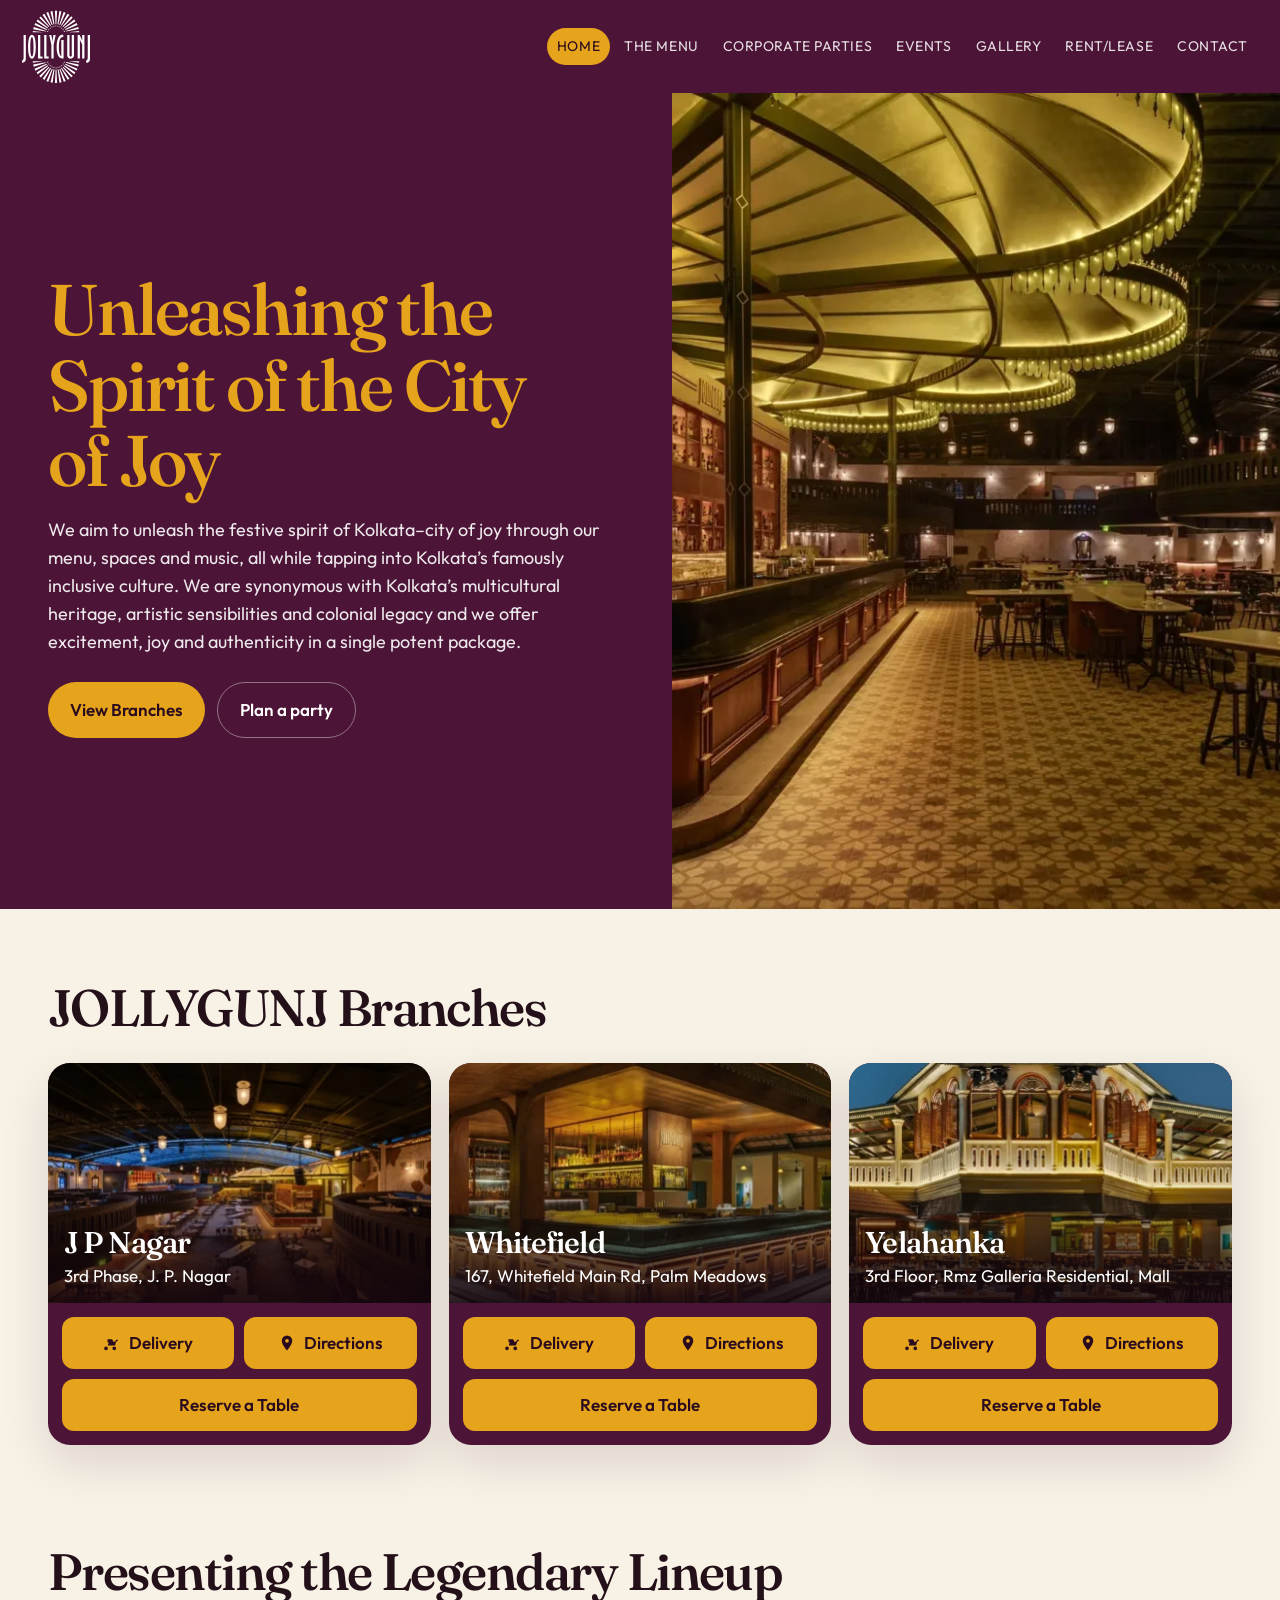
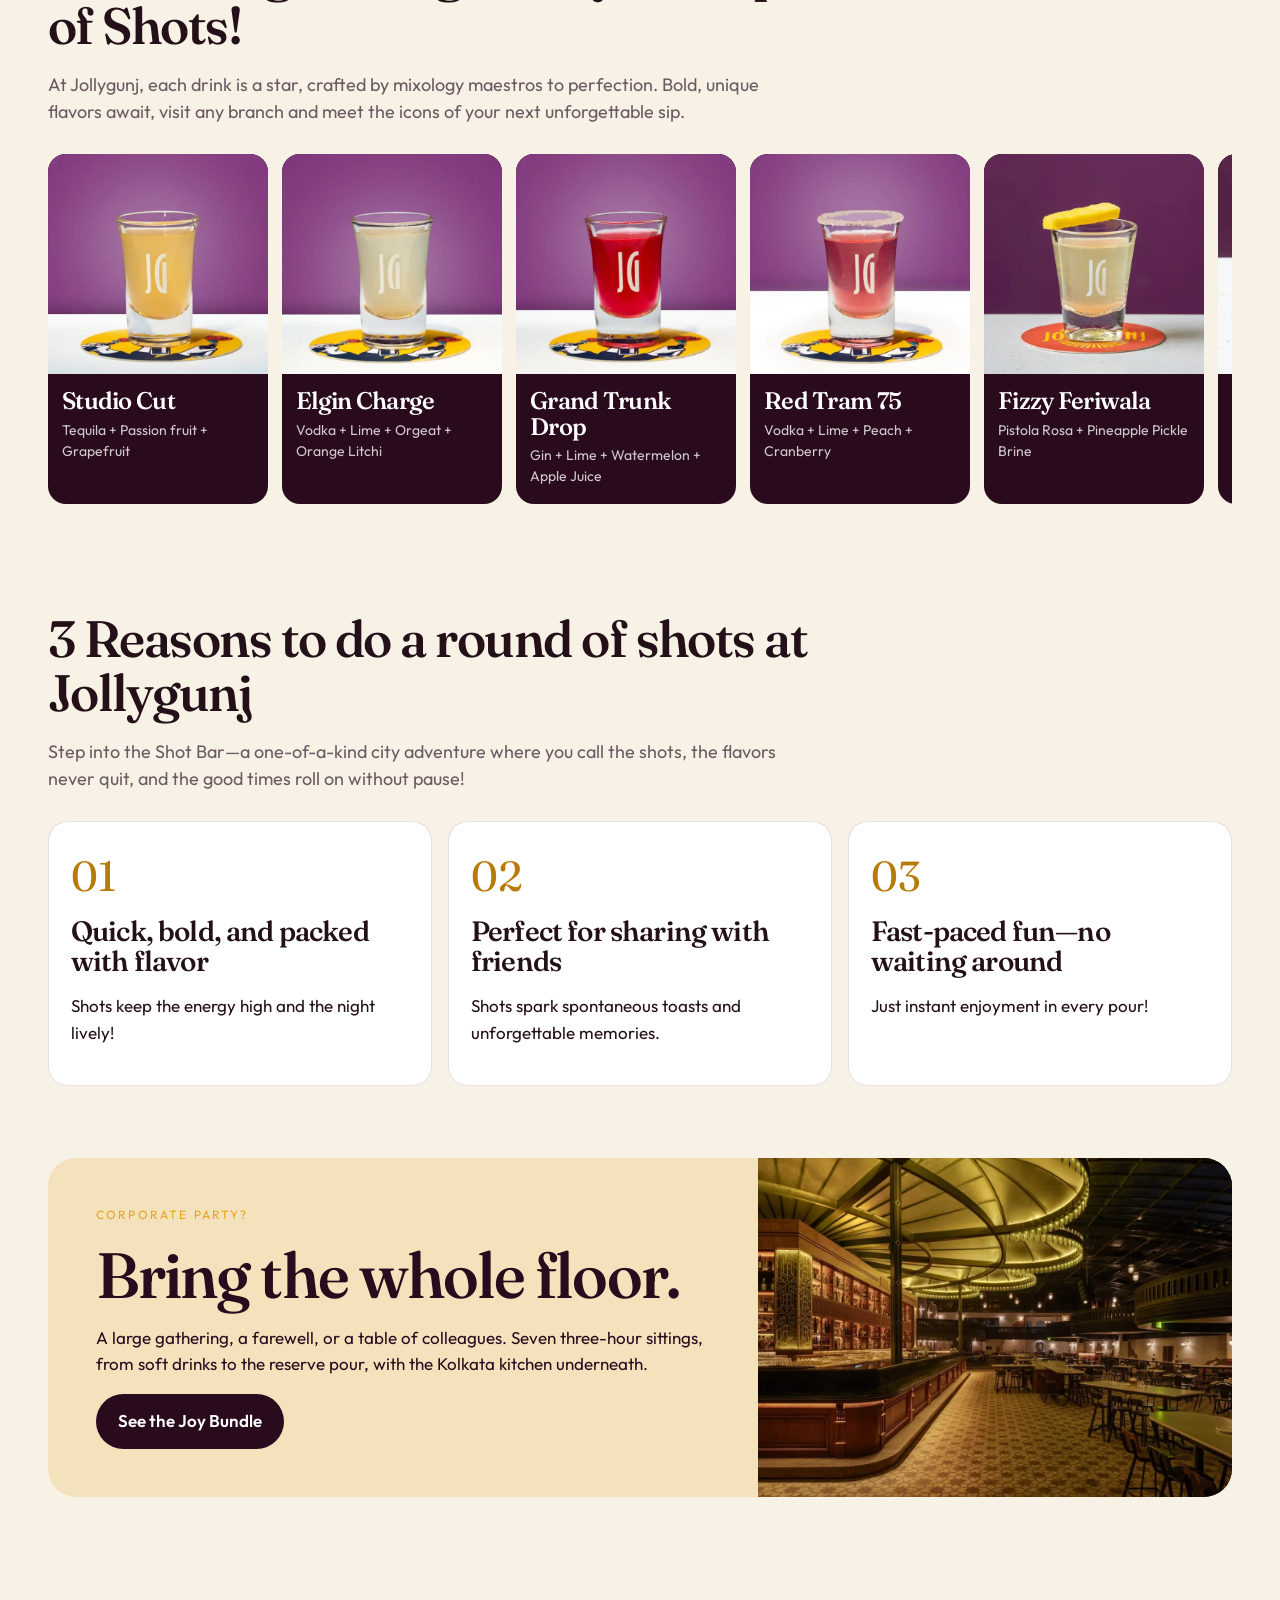
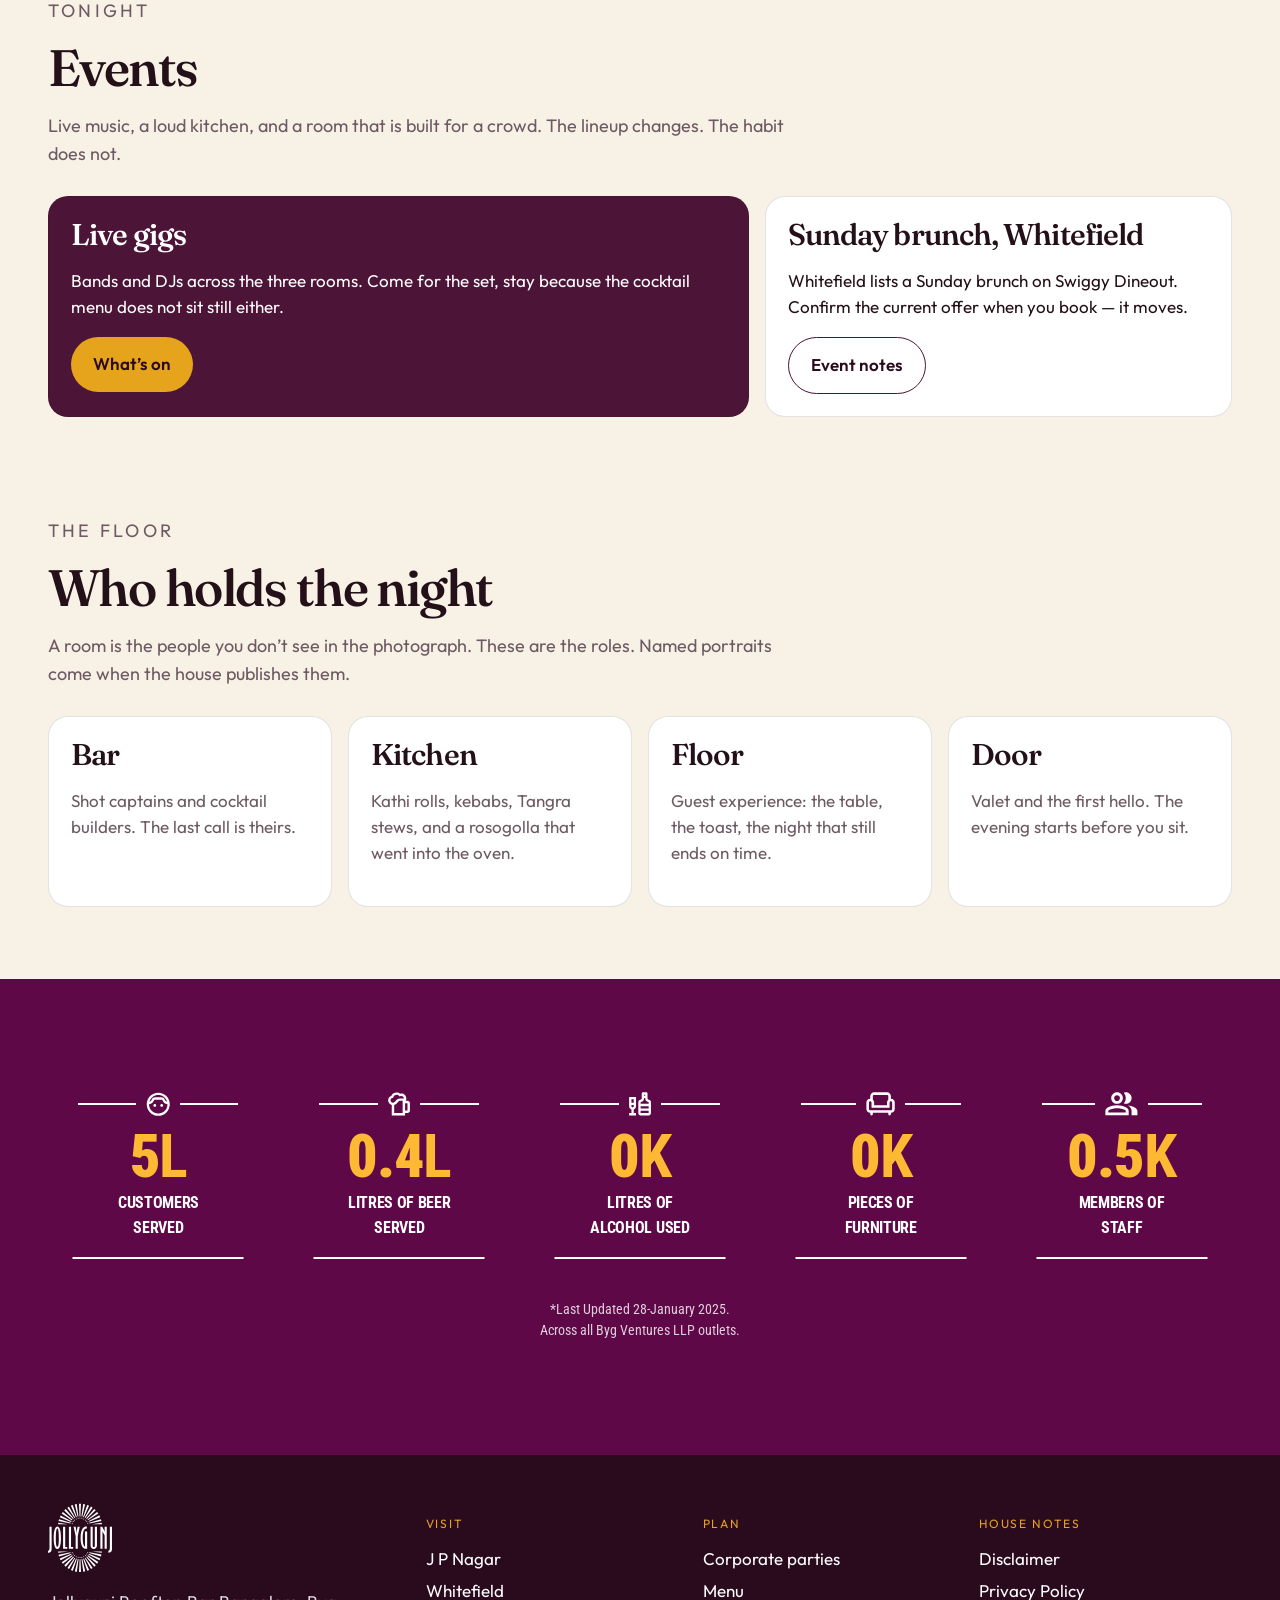
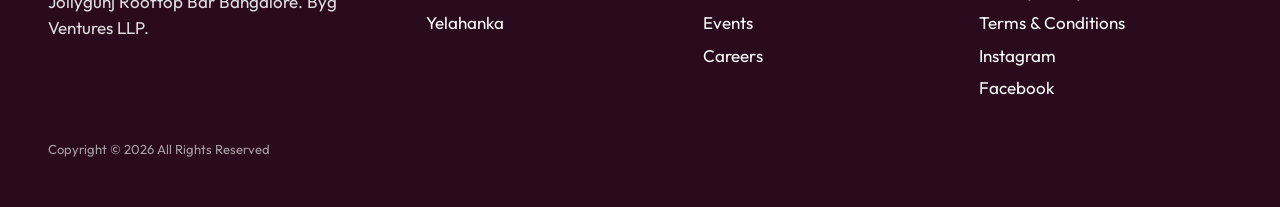
==== commit 2b44f56a: "Match live stats counter: icons, styling, count-up animation Co-authored-by: Cursor <cursoragent@cur" ====
--- a/index.html
+++ b/index.html
@@ -8,7 +8,7 @@
   <link rel="icon" href="images/logo.svg">
   <link rel="preconnect" href="https://fonts.googleapis.com">
   <link rel="preconnect" href="https://fonts.gstatic.com" crossorigin>
-  <link href="https://fonts.googleapis.com/css2?family=Fraunces:opsz,wght@9..144,560;9..144,640&family=Outfit:wght@380;520;580&display=swap" rel="stylesheet">
+  <link href="https://fonts.googleapis.com/css2?family=Fraunces:opsz,wght@9..144,560;9..144,640&family=Outfit:wght@380;520;580&family=Roboto+Condensed:wght@700;900&display=swap" rel="stylesheet">
   <link rel="stylesheet" href="css/styles.css">
 </head>
 <body data-page="home">
@@ -167,15 +167,35 @@
       </div>
     </section>
 
-    <section class="section tight">
-      <div class="stats">
-        <div class="stat"><strong>46 L</strong><span>Customers Served</span></div>
-        <div class="stat"><strong>2.8 L</strong><span>Litres of beer served</span></div>
-        <div class="stat"><strong>4 K</strong><span>Litres of alcohol used</span></div>
-        <div class="stat"><strong>3 K</strong><span>Pieces of furniture</span></div>
-        <div class="stat"><strong>3.5 K</strong><span>members of staff</span></div>
-      </div>
-      <p class="footnote">*Last Updated 28-January 2025. Across all Byg Ventures LLP outlets.</p>
+    <section class="counter-sec">
+      <div class="counter-block">
+        <div class="counter">
+          <div class="counter-icon"><img src="images/stats/face_6.svg" alt="" width="25" height="25"></div>
+          <div class="counter-number"><span class="number">46</span><span>L</span></div>
+          <div class="counter-text">Customers <br>Served</div>
+        </div>
+        <div class="counter">
+          <div class="counter-icon"><img src="images/stats/sports_bar.svg" alt="" width="23" height="25"></div>
+          <div class="counter-number"><span class="number">2.8</span><span>L</span></div>
+          <div class="counter-text">LITRES OF BEER <br>SERVED</div>
+        </div>
+        <div class="counter">
+          <div class="counter-icon"><img src="images/stats/liquor.svg" alt="" width="23" height="25"></div>
+          <div class="counter-number"><span class="number">4</span><span>K</span></div>
+          <div class="counter-text">LITRES OF <br>ALCOHOL USED</div>
+        </div>
+        <div class="counter">
+          <div class="counter-icon"><img src="images/stats/chair.svg" alt="" width="30" height="25"></div>
+          <div class="counter-number"><span class="number">3</span><span>K</span></div>
+          <div class="counter-text">Pieces of <br>furniture</div>
+        </div>
+        <div class="counter">
+          <div class="counter-icon"><img src="images/stats/person.svg" alt="" width="34" height="25"></div>
+          <div class="counter-number"><span class="number">3.5</span><span>K</span></div>
+          <div class="counter-text">members of <br>staff</div>
+        </div>
+      </div>
+      <p class="last-update">*Last Updated 28-January 2025. <br>Across all Byg Ventures LLP outlets.</p>
     </section>
   </main>
   <footer class="site-footer">
--- a/css/styles.css
+++ b/css/styles.css
@@ -206,9 +206,9 @@
 .band h2 { font-size: clamp(40px, 5vw, 68px); }
 .band-photo { background: #2a0b1e center/cover no-repeat; min-height: 280px; }
 
-.events-grid, .roles, .stats { display: grid; gap: 16px; }
+.events-grid, .roles { display: grid; gap: 16px; }
 .events-grid { grid-template-columns: 1.2fr .8fr; }
-.event-card, .role, .stat {
+.event-card, .role {
   background: white;
   border-radius: 20px;
   padding: 22px;
@@ -218,10 +218,18 @@
 .event-card h3, .role h3 { font-size: 30px; margin-bottom: 8px; }
 .roles { grid-template-columns: repeat(4, 1fr); }
 .role p { color: var(--muted); }
-.stats { grid-template-columns: repeat(5, 1fr); }
-.stat strong { display: block; font-family: var(--serif); font-size: 42px; color: var(--plum); }
-.stat span { font-size: 13px; letter-spacing: .06em; text-transform: uppercase; color: var(--muted); }
-.footnote { color: var(--muted); font-size: 13px; }
+.counter-sec { padding: 113px 48px; background: #5f0848; color: white; font-family: "Roboto Condensed", var(--sans); }
+.counter-block { display: flex; flex-wrap: wrap; justify-content: space-between; gap: 20px; max-width: 1200px; margin: 0 auto; }
+.counter { width: calc((100% - 80px) / 5); display: flex; flex-direction: column; align-items: center; position: relative; padding-bottom: 18px; }
+.counter::after { content: ""; position: absolute; bottom: 0; left: 50%; width: min(171px, 107%); height: 2px; background: white; transform: translateX(-50%); }
+.counter-icon { display: flex; align-items: center; width: 100%; max-width: 160px; margin-bottom: 18px; }
+.counter-icon::before, .counter-icon::after { content: ""; flex: 1; height: 2px; background: white; }
+.counter-icon img { height: 24px; width: auto; margin: 0 10px; }
+.counter-number { white-space: nowrap; text-align: center; margin-top: 5px; }
+.counter-number span { font-weight: 700; color: #fdb933; line-height: 60%; font-size: 60px; letter-spacing: -1.2px; text-transform: uppercase; }
+.counter-number .number { font-weight: 900; }
+.counter-text { margin-top: 7px; text-align: center; font-weight: 700; font-size: 16px; letter-spacing: -0.32px; text-transform: uppercase; }
+.last-update { max-width: 1200px; margin: 40px auto 0; text-align: center; font-size: 14px; color: rgba(255,255,255,.8); }
 
 .site-footer {
   background: var(--plum-deep);
@@ -412,12 +420,13 @@
   .hero, .band, .events-grid, .enquiry, .package, .contact-grid, .split, .site-footer {
     grid-template-columns: 1fr;
   }
-  .branches, .reasons, .roles, .stats, .card-grid, .gallery-grid { grid-template-columns: 1fr 1fr; }
+  .branches, .reasons, .roles, .card-grid, .gallery-grid { grid-template-columns: 1fr 1fr; }
+  .counter-sec { padding: 72px 20px; }
+  .counter { width: calc((100% - 44px) / 2); }
   .section, .page-hero, .site-footer { padding-left: 20px; padding-right: 20px; }
   .band, .bundle, .packages, .enquiry { margin-left: 16px; margin-right: 16px; }
   .bundle, .enquiry, .hero-copy, .band-copy { padding: 28px 20px; }
   form[data-enquiry] { grid-template-columns: 1fr; }
-  .stats { grid-template-columns: 1fr 1fr; }
 }
 
 @media (max-width: 640px) {
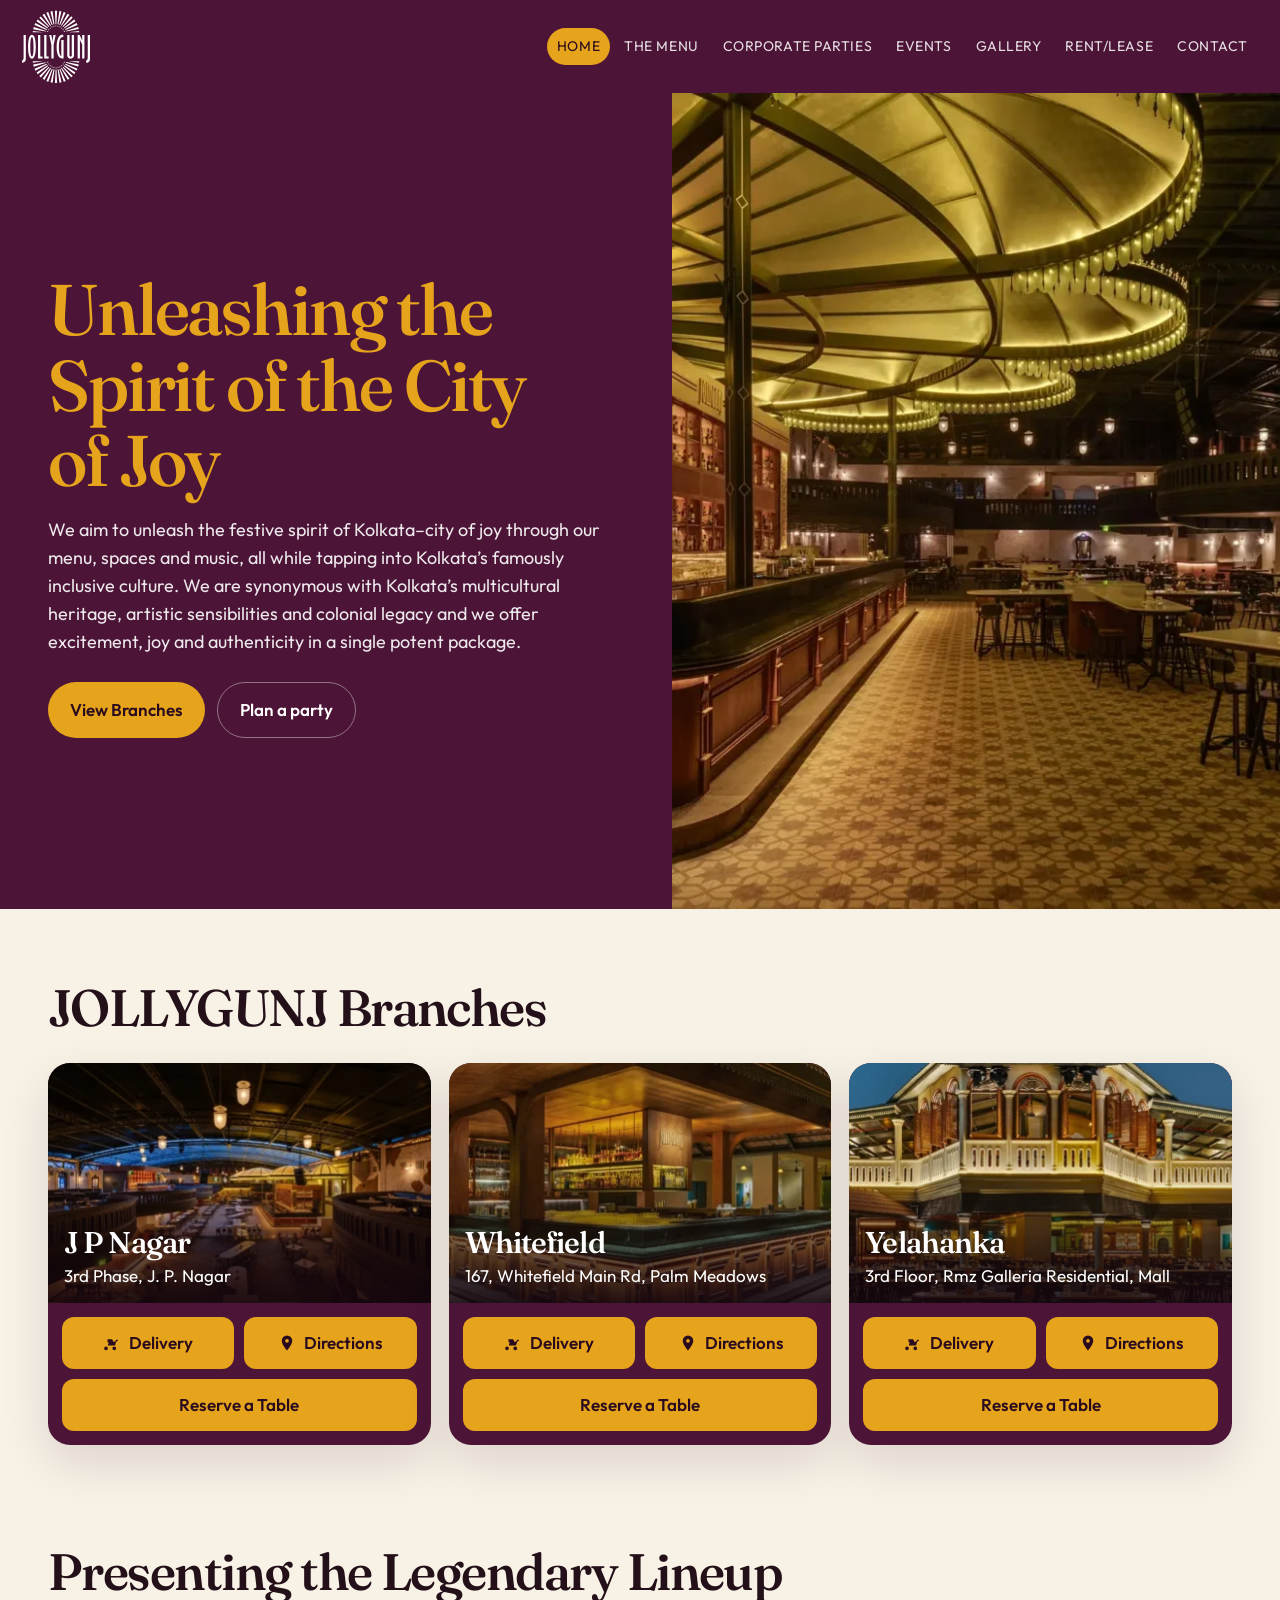
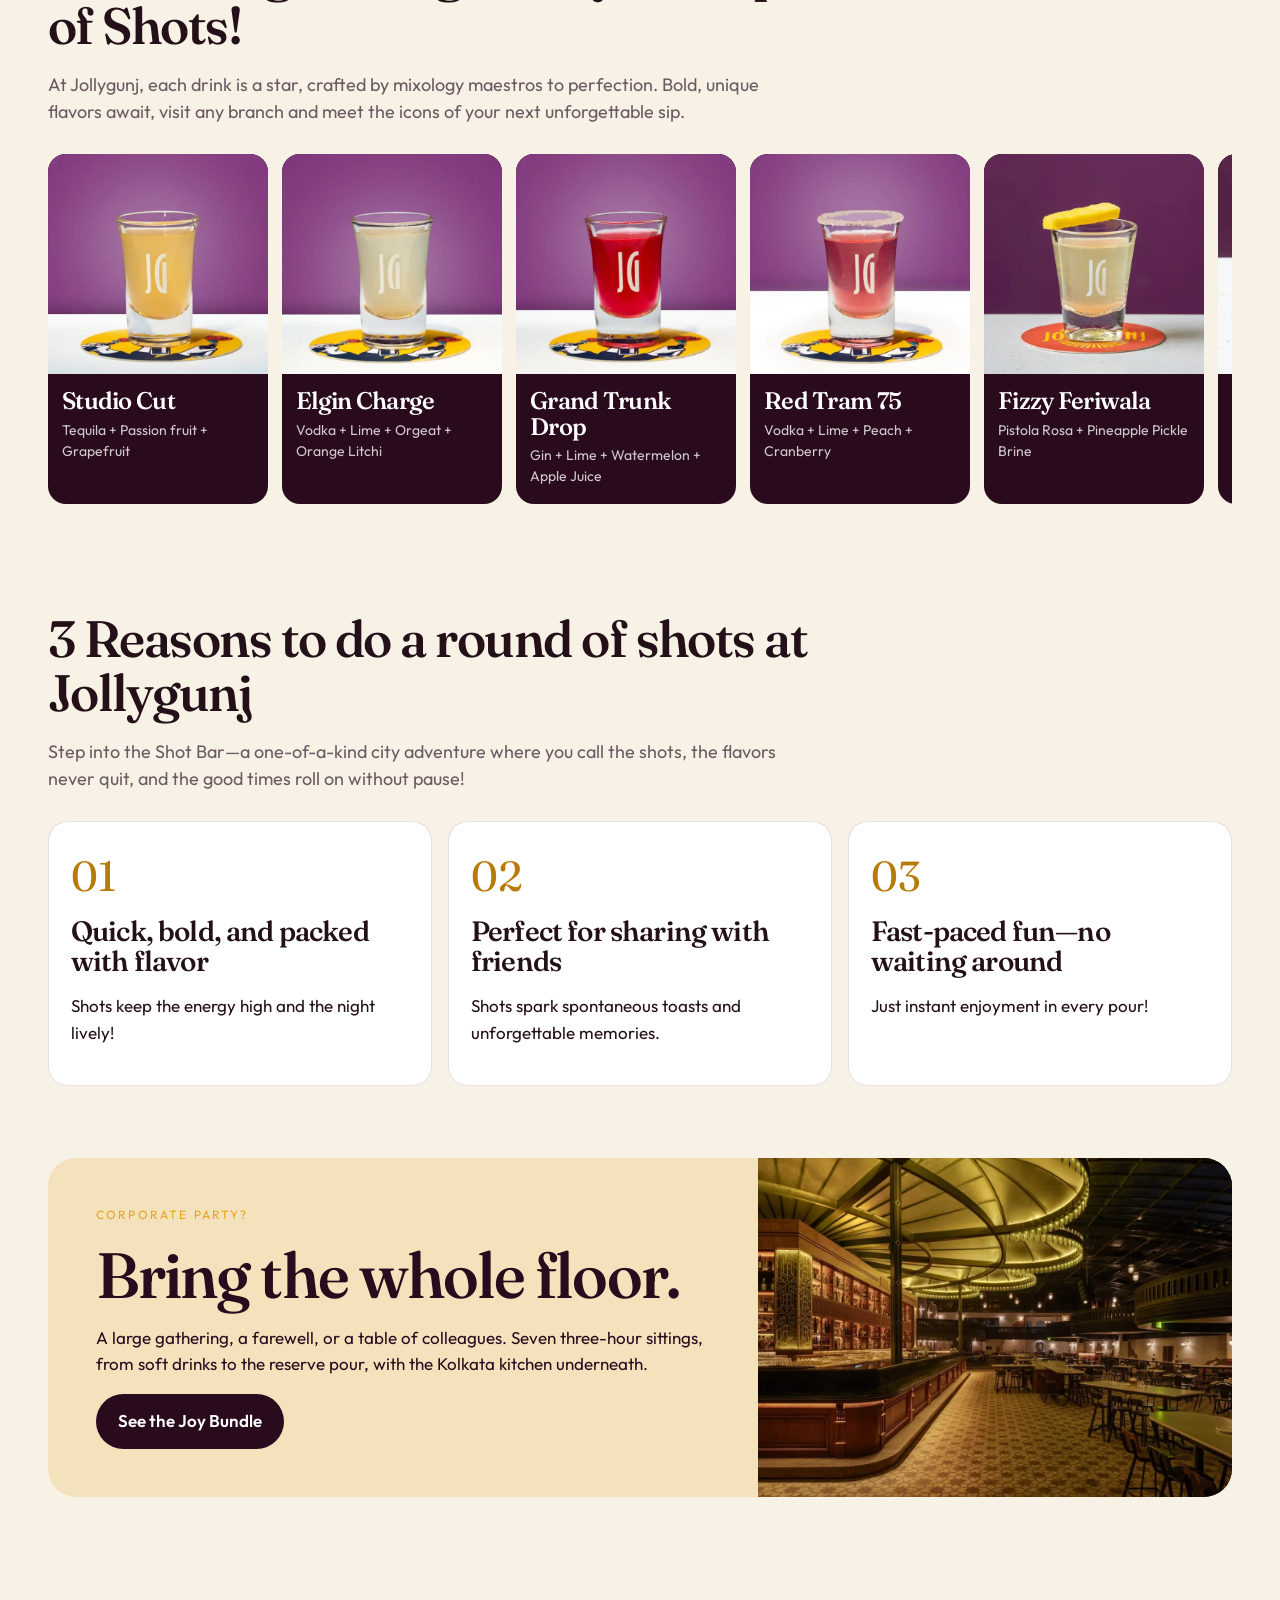
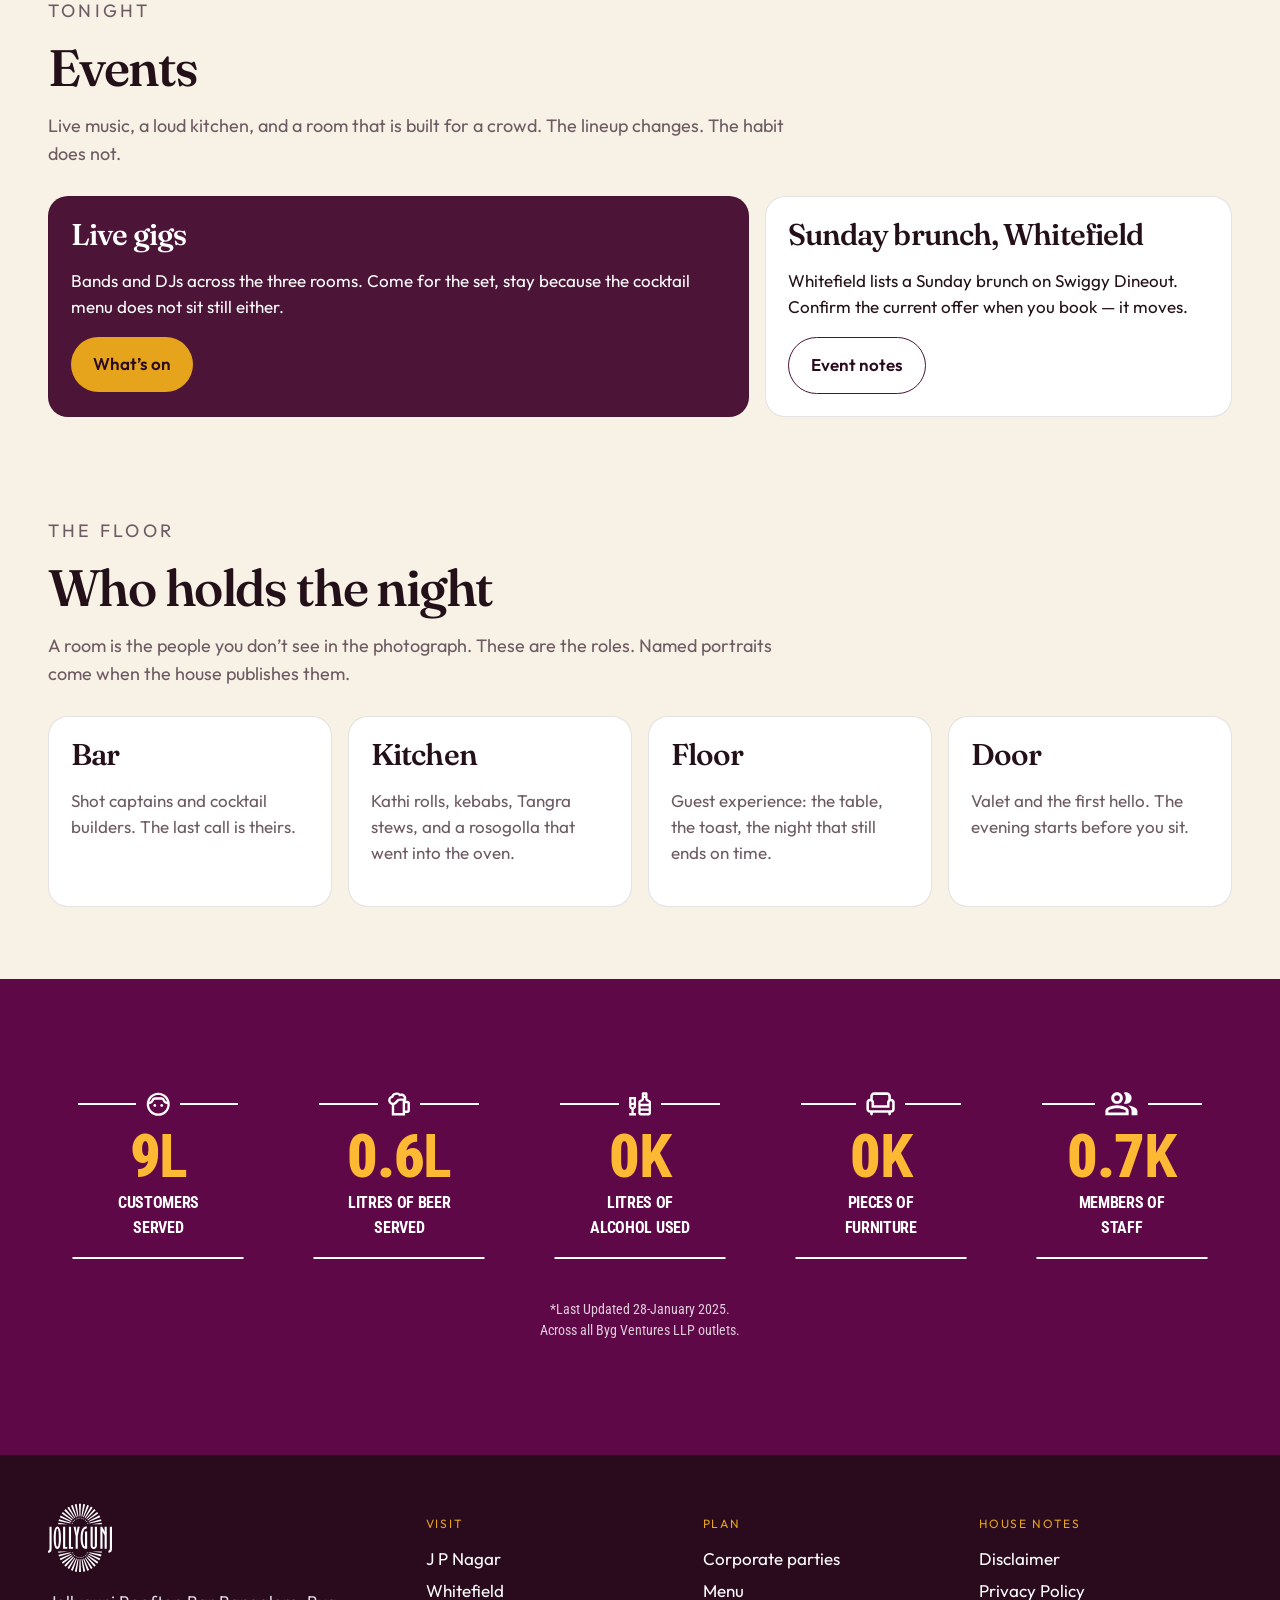
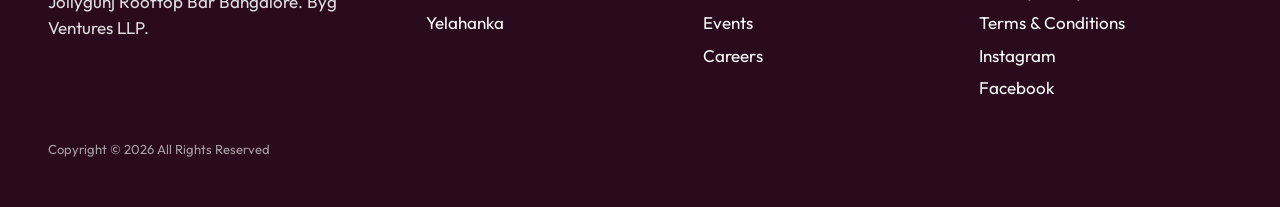
==== commit 495fbcd1: "Version asset URLs so browsers load the new stylesheet Co-authored-by: Cursor <cursoragent@cursor.co" ====
--- a/index.html
+++ b/index.html
@@ -9,7 +9,7 @@
   <link rel="preconnect" href="https://fonts.googleapis.com">
   <link rel="preconnect" href="https://fonts.gstatic.com" crossorigin>
   <link href="https://fonts.googleapis.com/css2?family=Fraunces:opsz,wght@9..144,560;9..144,640&family=Outfit:wght@380;520;580&family=Roboto+Condensed:wght@700;900&display=swap" rel="stylesheet">
-  <link rel="stylesheet" href="css/styles.css">
+  <link rel="stylesheet" href="css/styles.css?v=20261109">
 </head>
 <body data-page="home">
   <a class="skip" href="#main">Skip to content</a>
@@ -226,6 +226,6 @@
     </div>
     <p class="legal-line">Copyright © <span data-year>2026</span> All Rights Reserved</p>
   </footer>
-  <script src="js/site.js"></script>
+  <script src="js/site.js?v=20261109"></script>
 </body>
 </html>
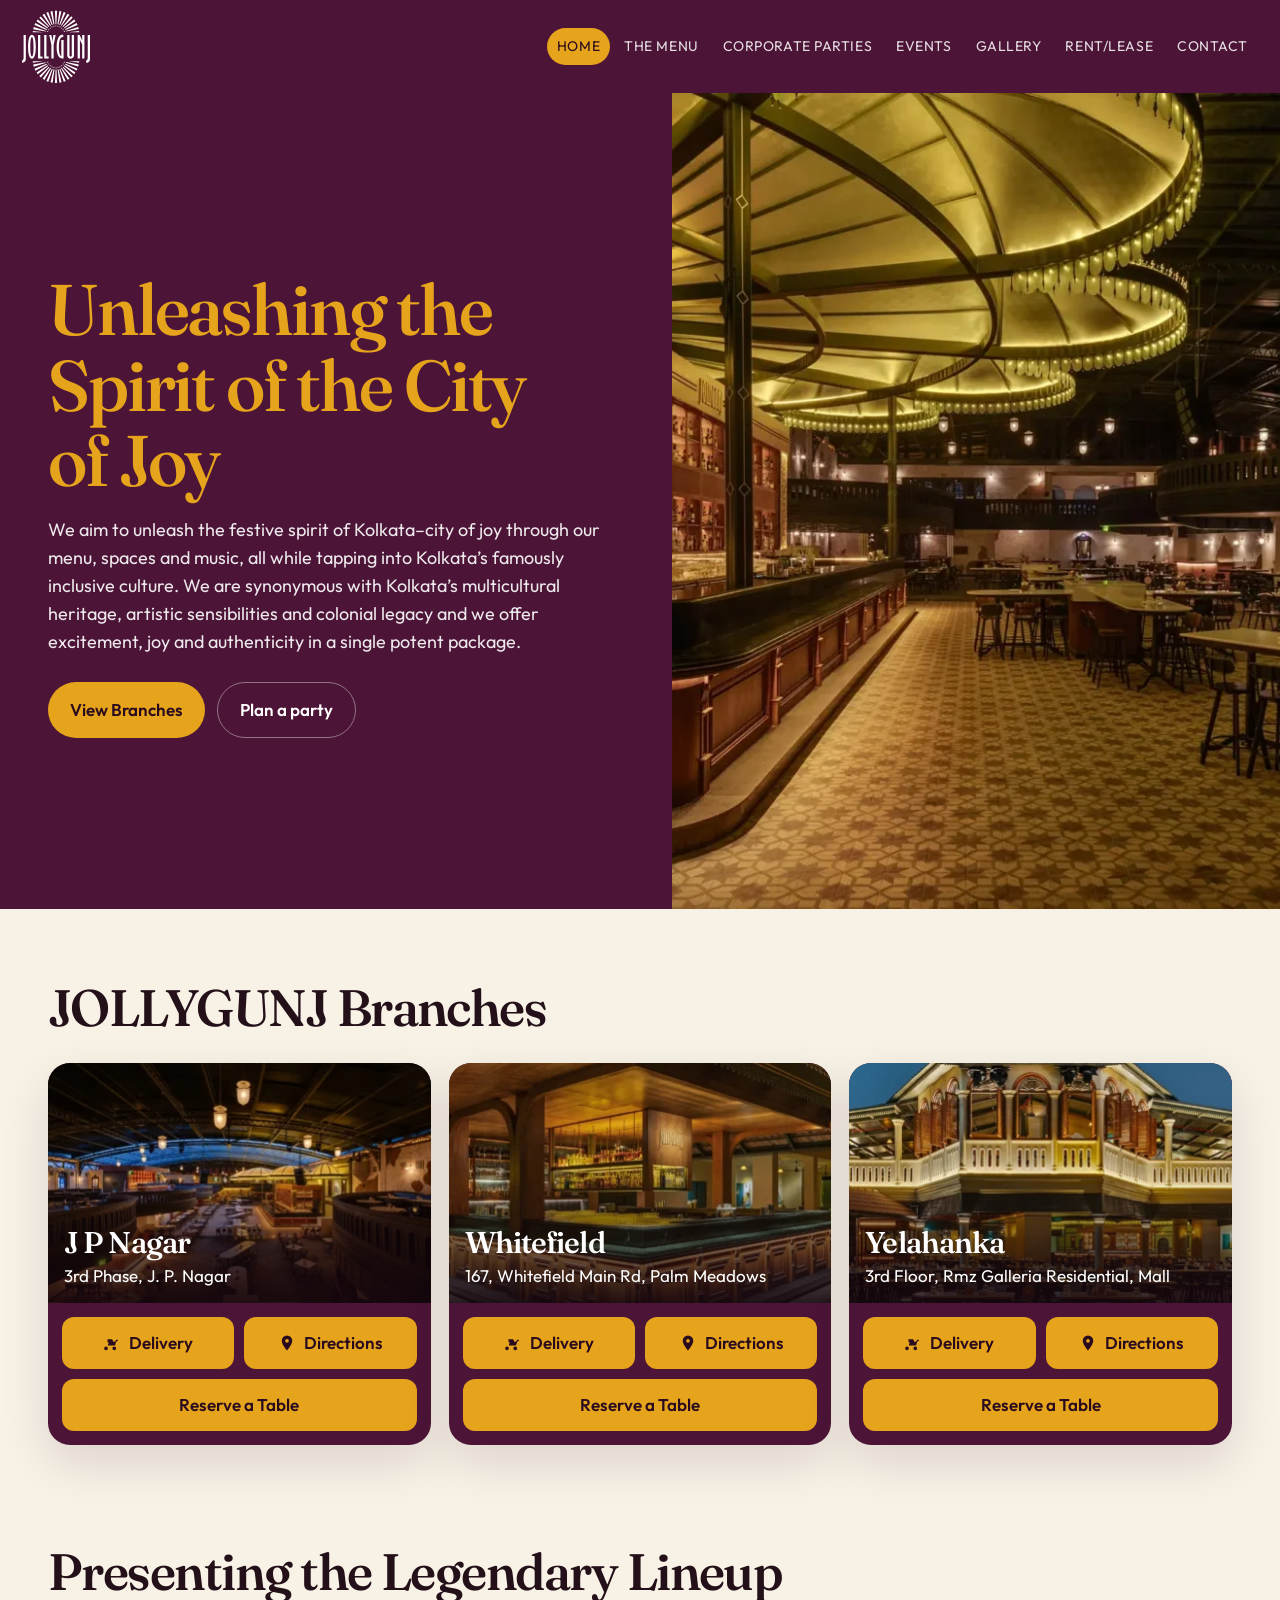
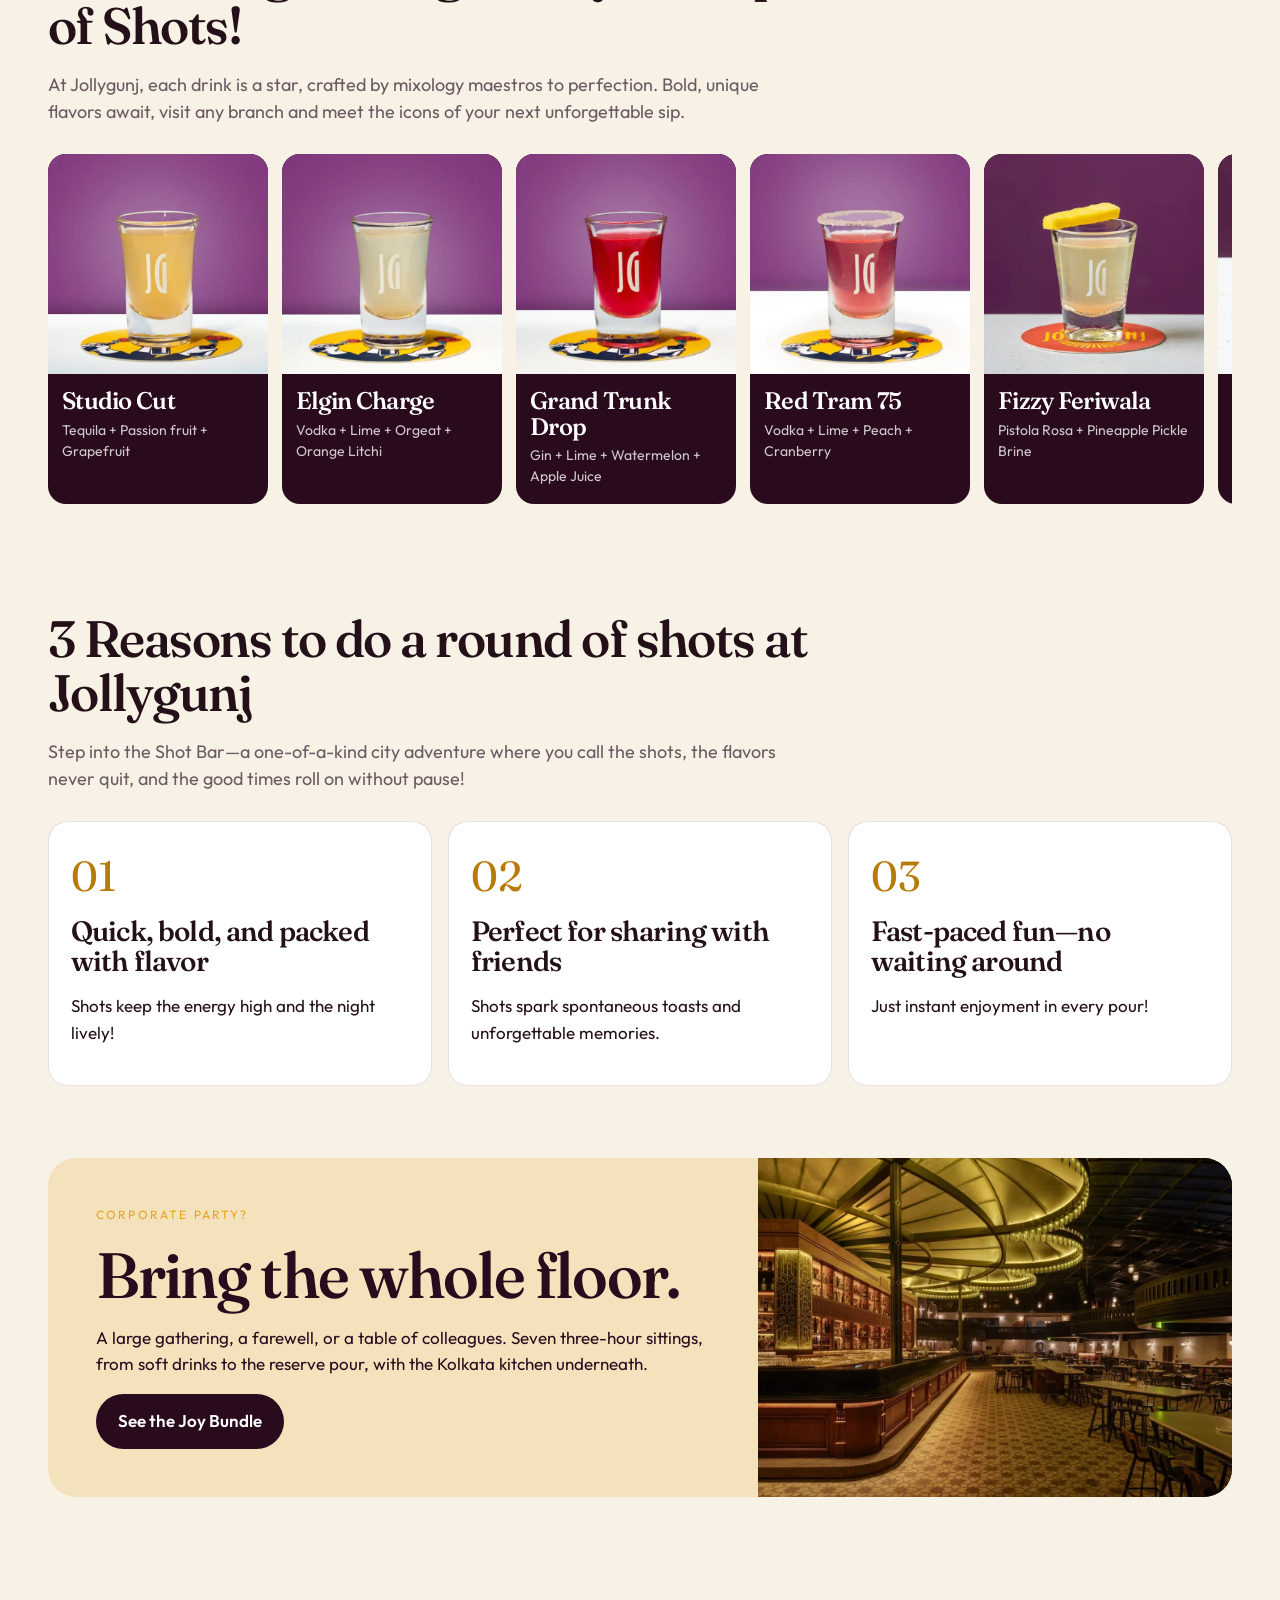
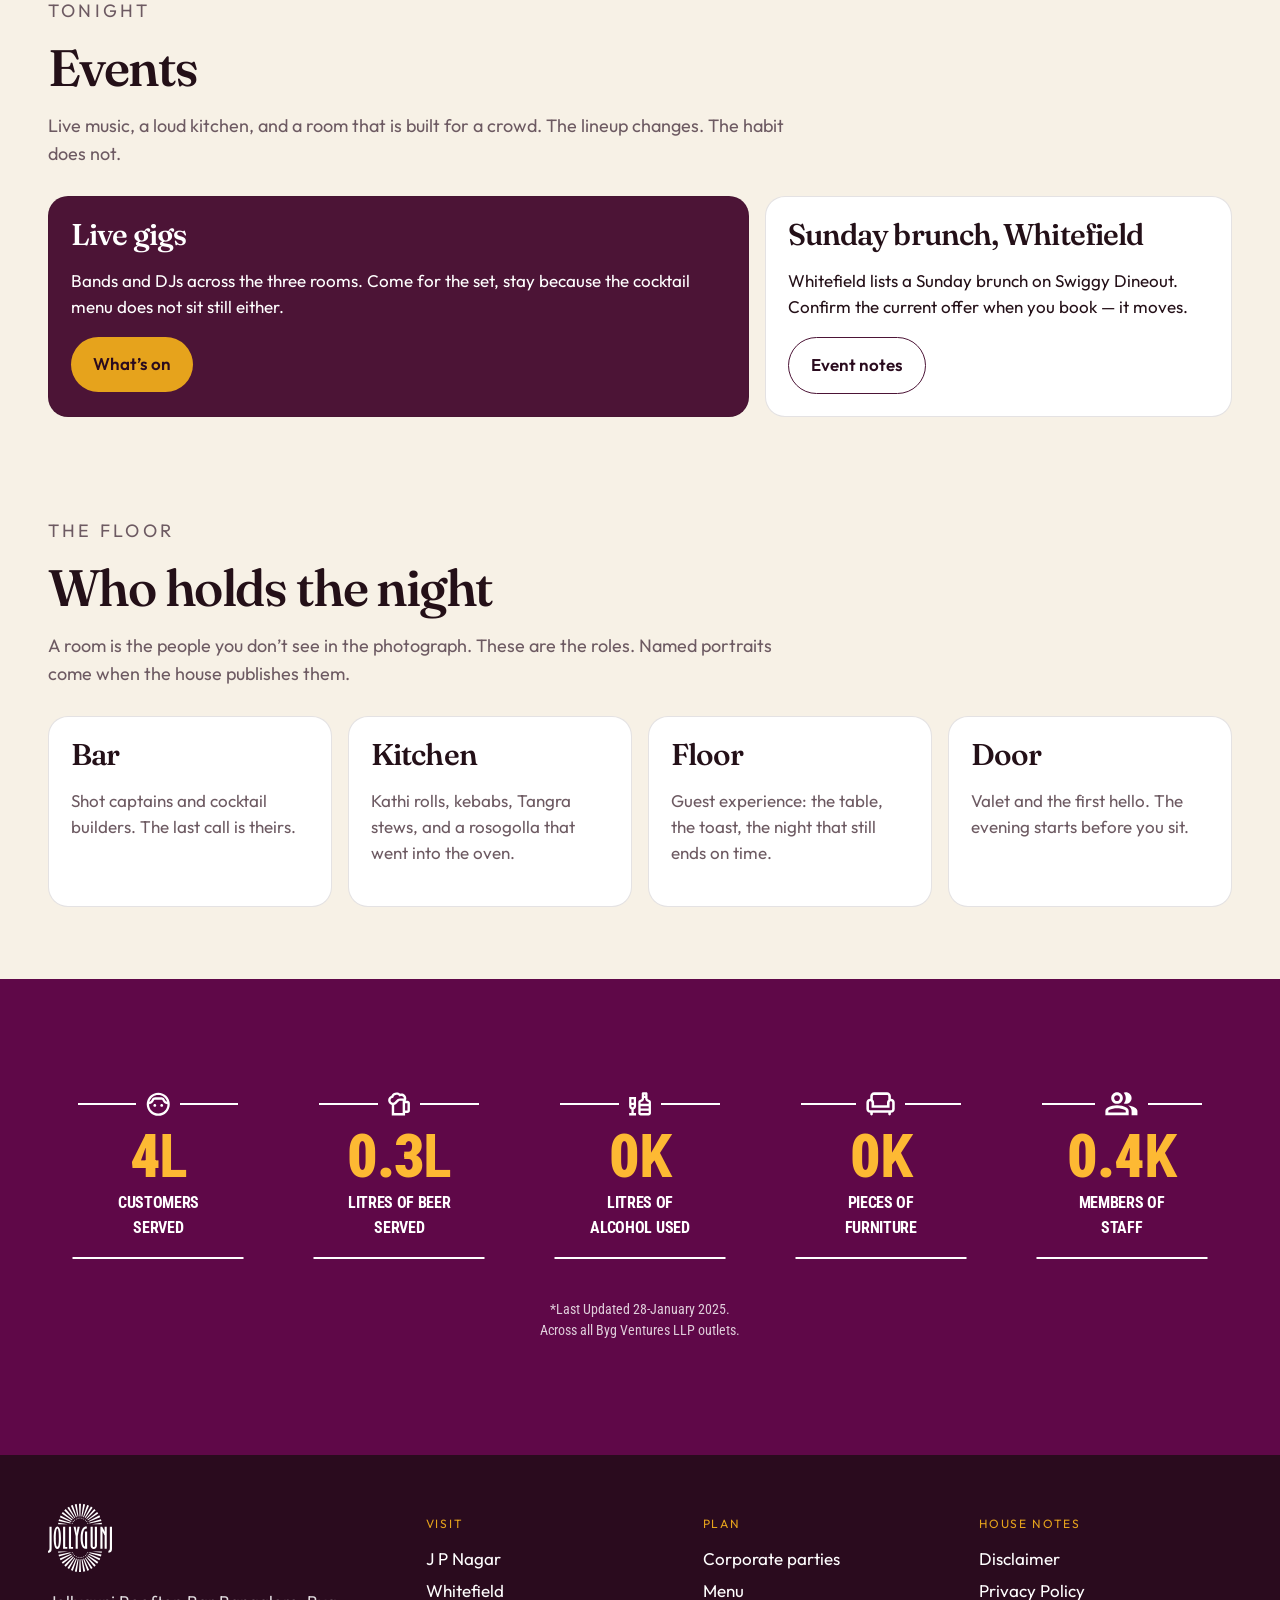
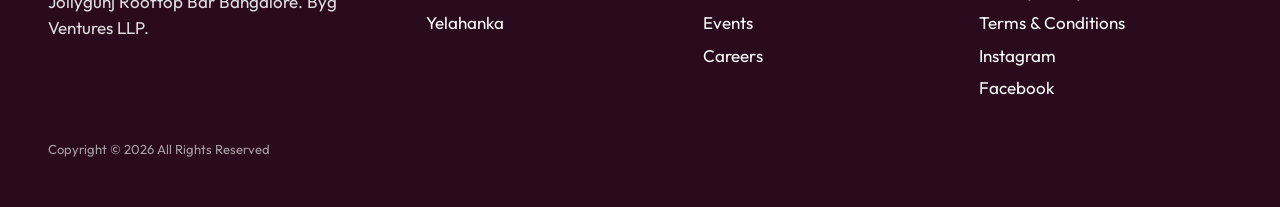
==== commit 1765ee5d: "Hide enquiry form after submit; form-specific thank-you message Co-authored-by: Cursor <cursoragent@" ====
--- a/index.html
+++ b/index.html
@@ -9,7 +9,7 @@
   <link rel="preconnect" href="https://fonts.googleapis.com">
   <link rel="preconnect" href="https://fonts.gstatic.com" crossorigin>
   <link href="https://fonts.googleapis.com/css2?family=Fraunces:opsz,wght@9..144,560;9..144,640&family=Outfit:wght@380;520;580&family=Roboto+Condensed:wght@700;900&display=swap" rel="stylesheet">
-  <link rel="stylesheet" href="css/styles.css?v=20261109">
+  <link rel="stylesheet" href="css/styles.css?v=20261109b">
 </head>
 <body data-page="home">
   <a class="skip" href="#main">Skip to content</a>
@@ -226,6 +226,6 @@
     </div>
     <p class="legal-line">Copyright © <span data-year>2026</span> All Rights Reserved</p>
   </footer>
-  <script src="js/site.js?v=20261109"></script>
+  <script src="js/site.js?v=20261109b"></script>
 </body>
 </html>
--- a/css/styles.css
+++ b/css/styles.css
@@ -302,6 +302,7 @@
 }
 .enquiry h2 { font-size: 52px; color: var(--gold); }
 form[data-enquiry] { display: grid; grid-template-columns: 1fr 1fr; gap: 12px; }
+form[data-enquiry][hidden] { display: none; }
 .enquiry form[data-enquiry] { grid-template-columns: 1fr; max-width: 520px; }
 form[data-enquiry] label { display: flex; flex-direction: column; gap: 6px; font-size: 13px; letter-spacing: .06em; text-transform: uppercase; }
 form[data-enquiry] label.wide { grid-column: 1 / -1; }
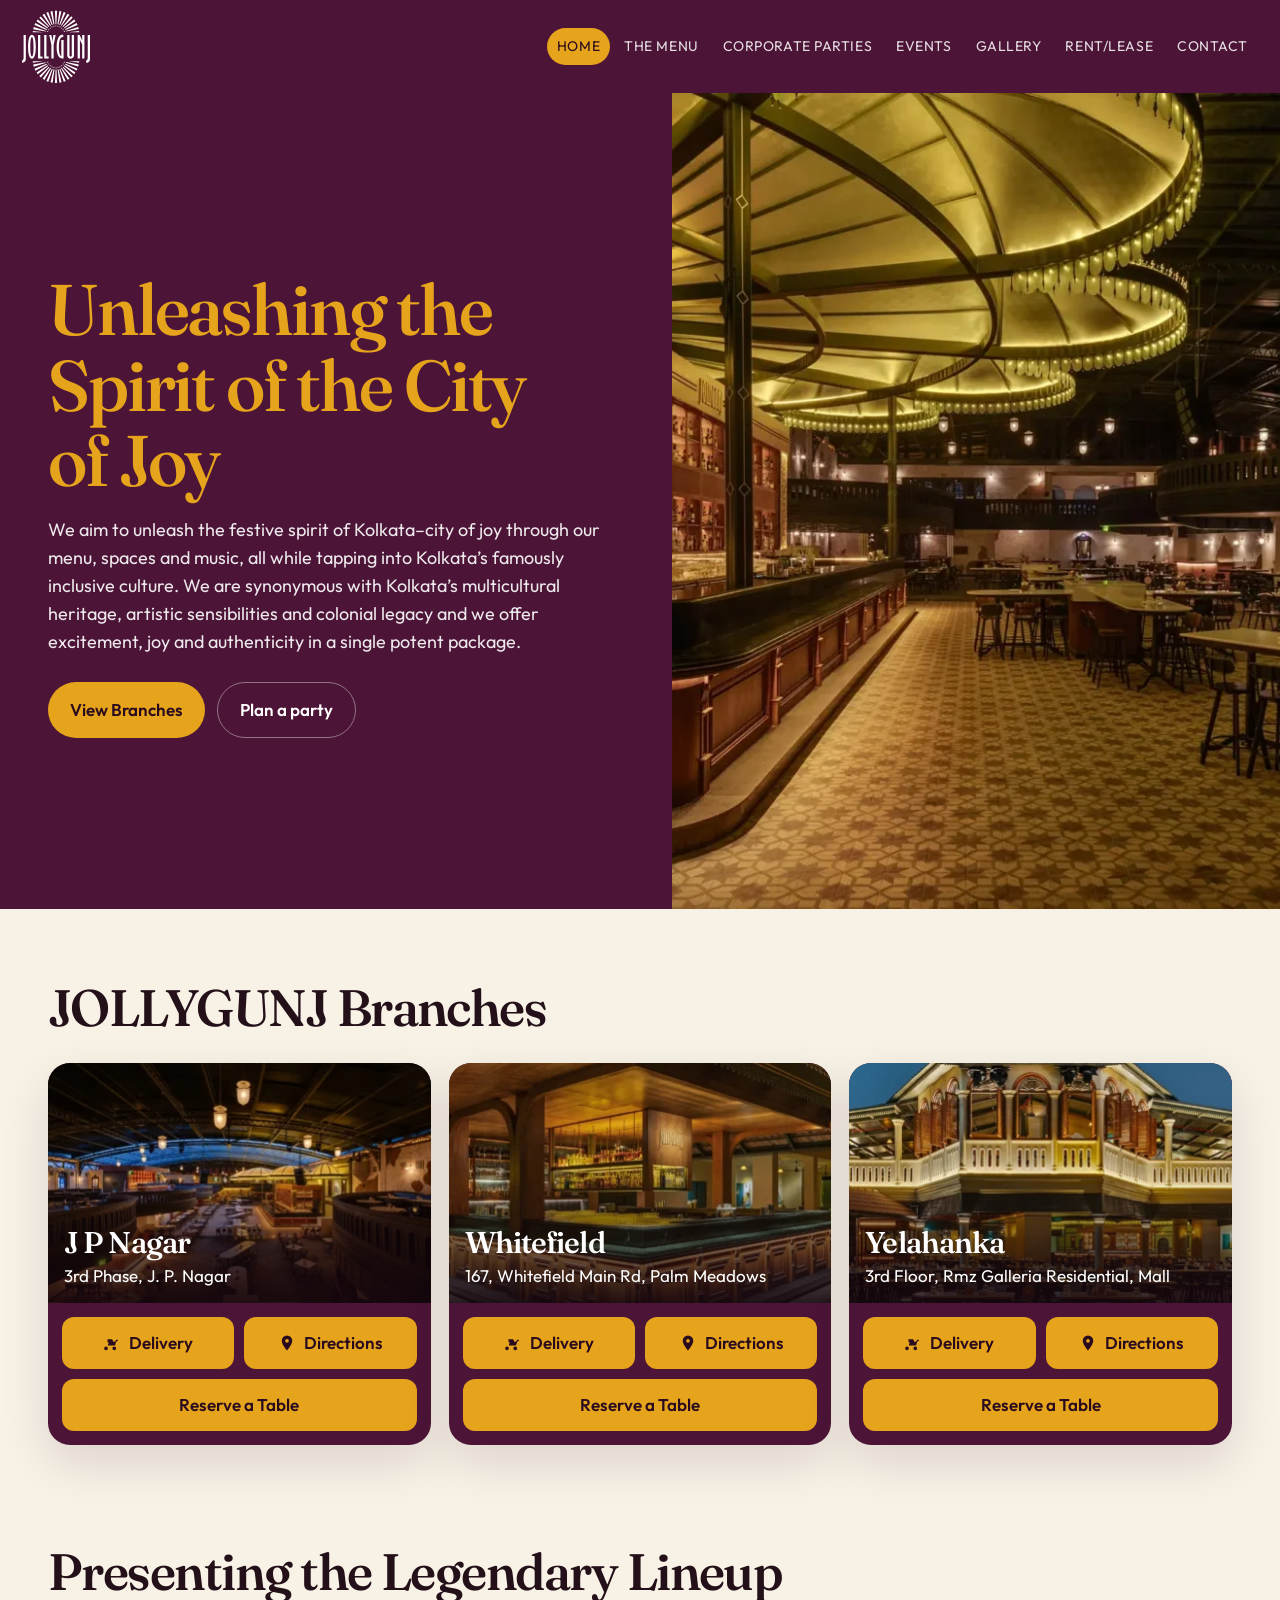
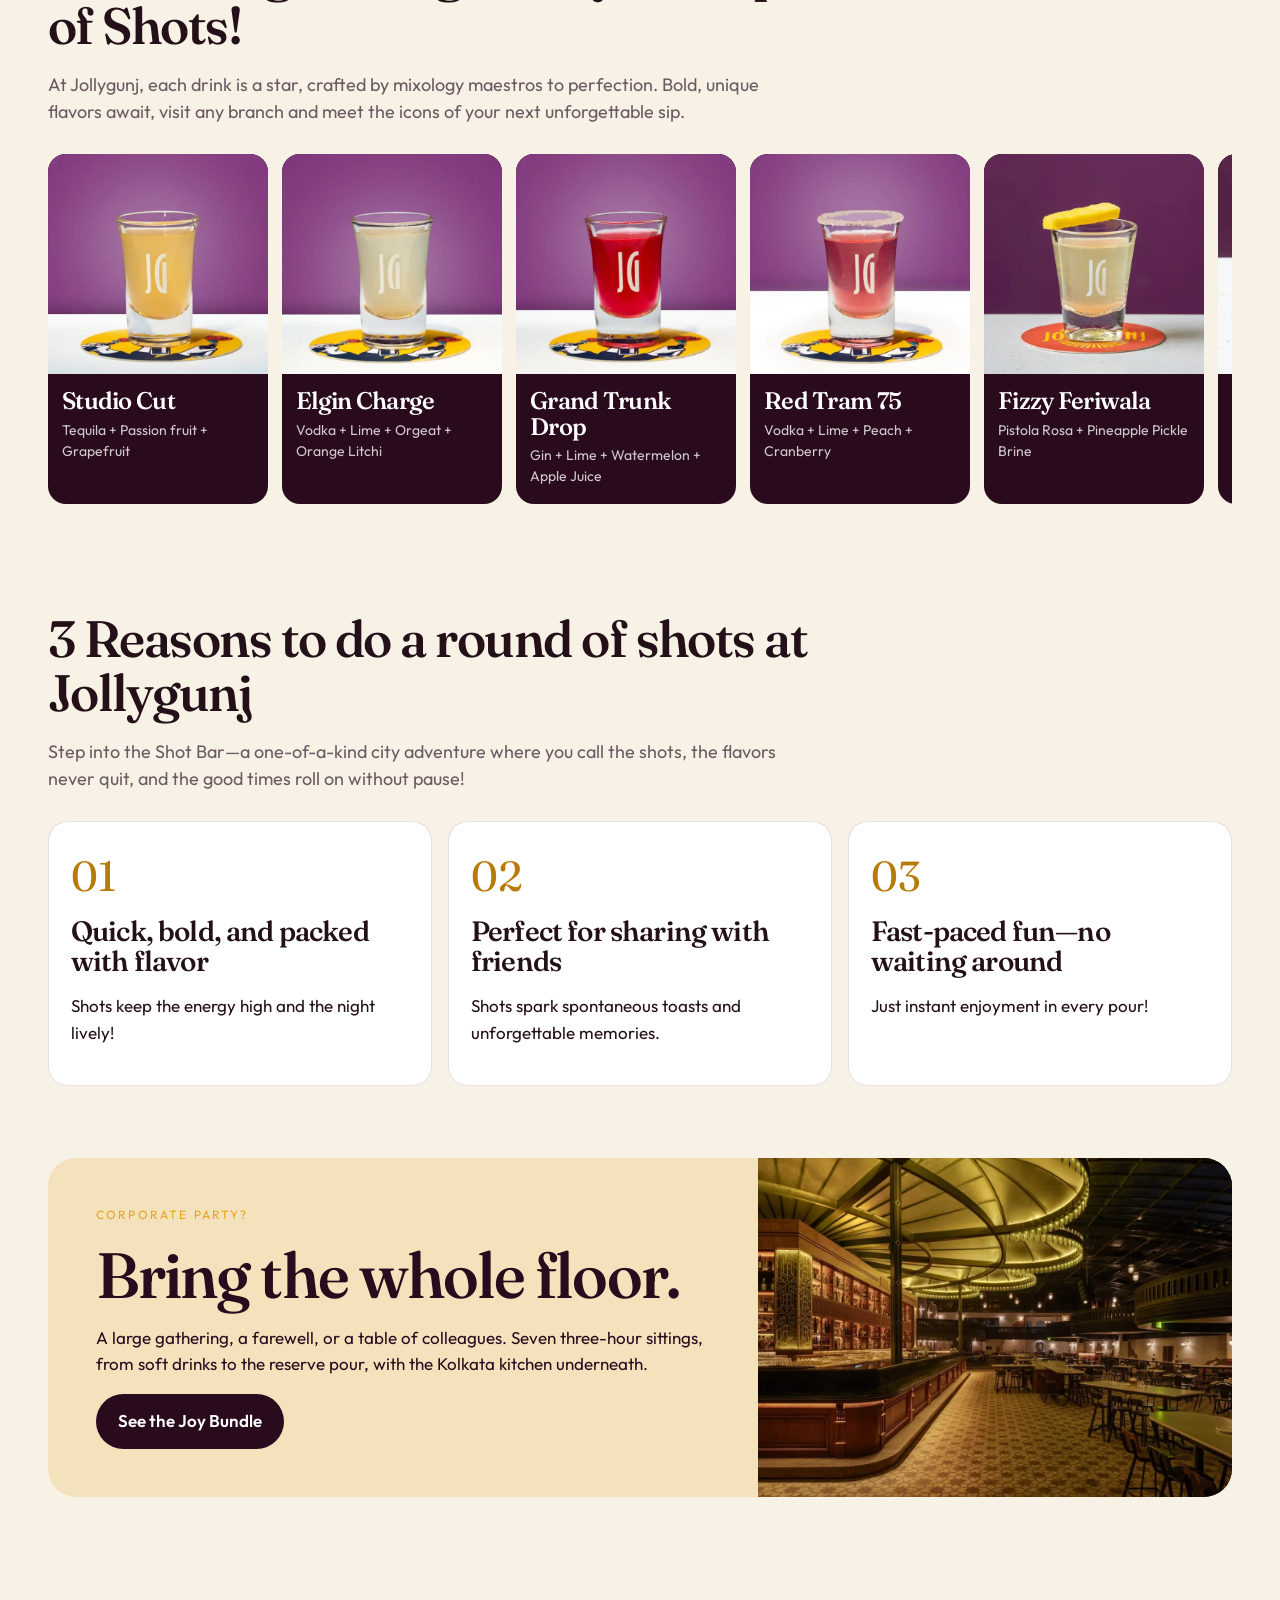
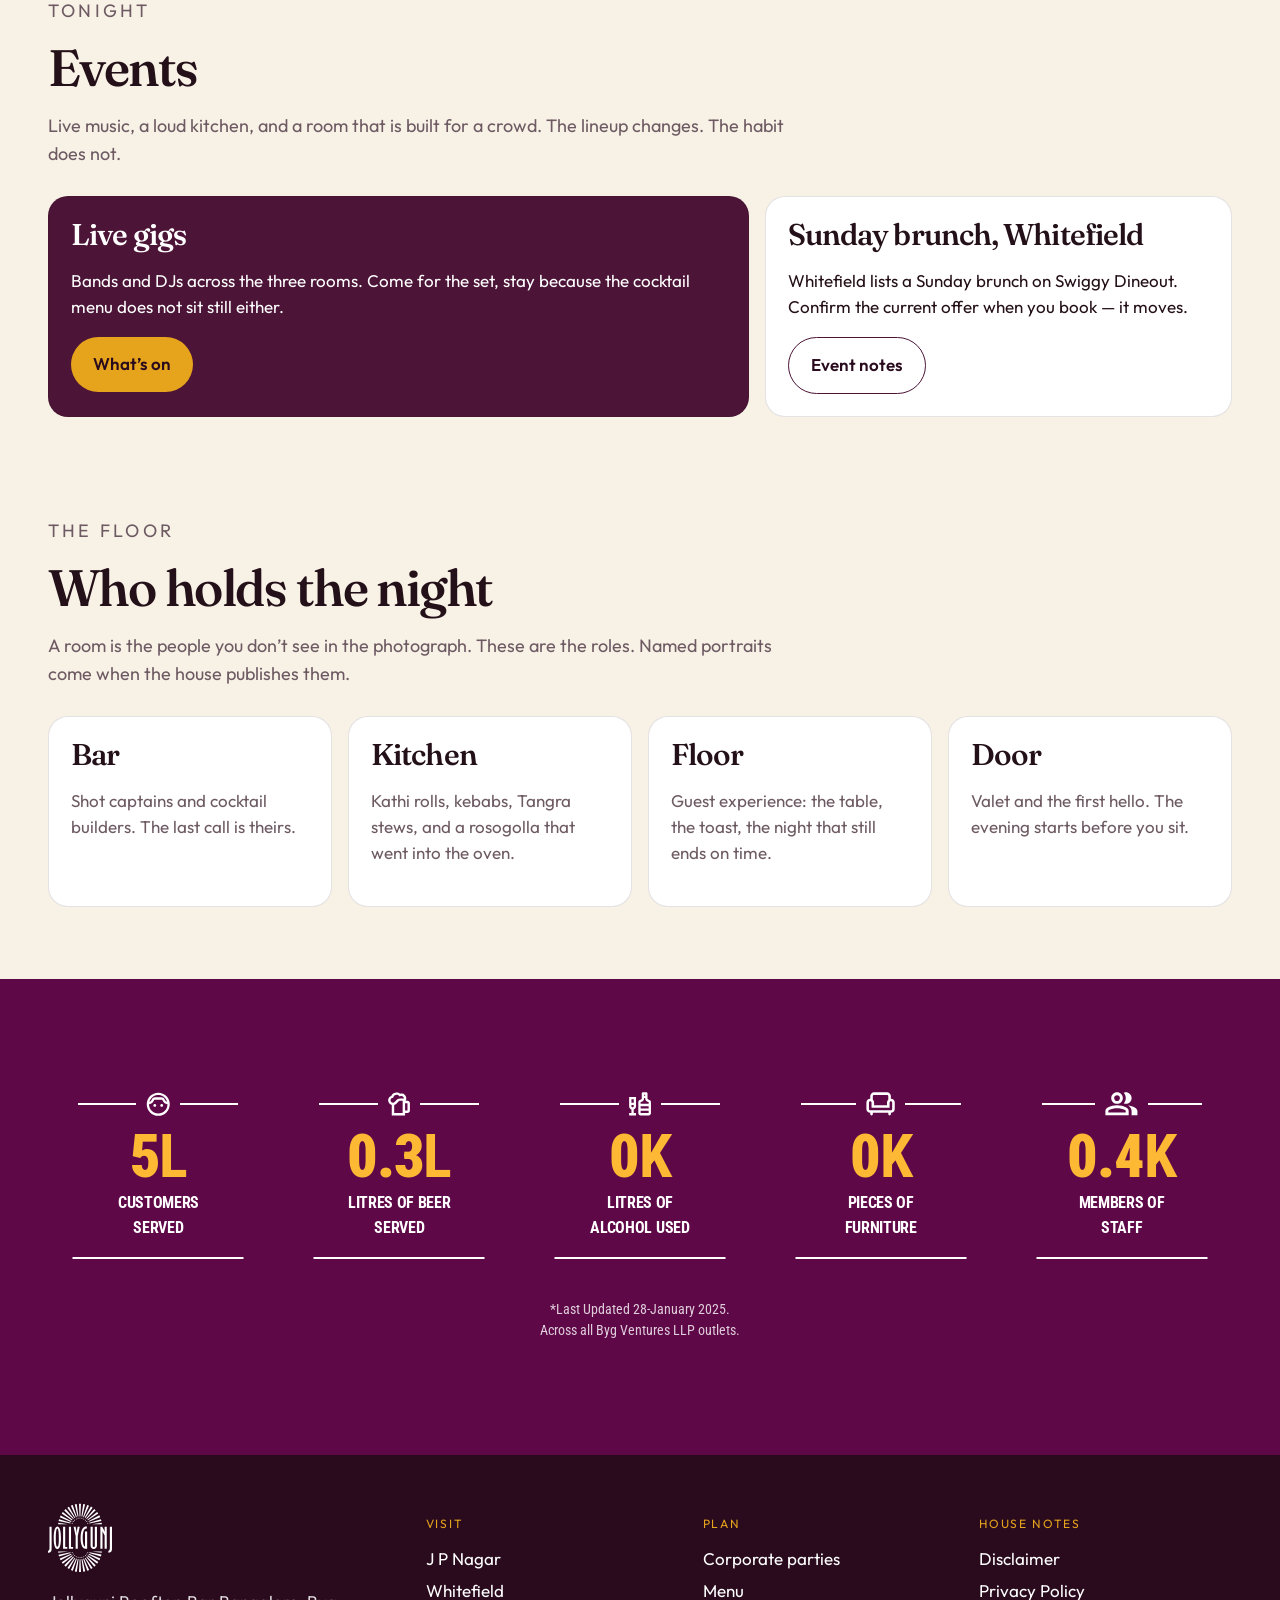
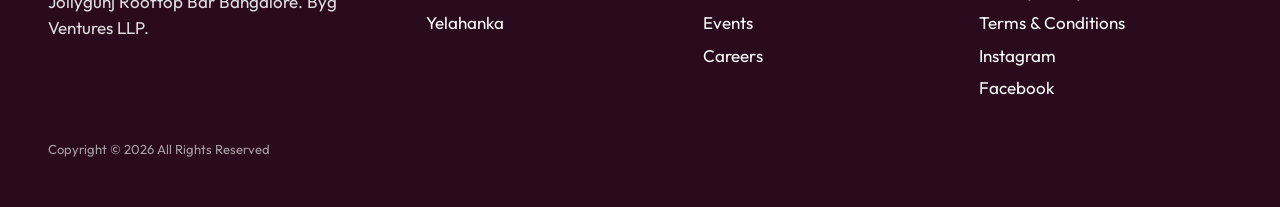
==== commit 65ab94b2: "Respect hidden attribute sitewide (fixes Sign out showing when signed out) Co-authored-by: Cursor <c" ====
--- a/index.html
+++ b/index.html
@@ -9,7 +9,7 @@
   <link rel="preconnect" href="https://fonts.googleapis.com">
   <link rel="preconnect" href="https://fonts.gstatic.com" crossorigin>
   <link href="https://fonts.googleapis.com/css2?family=Fraunces:opsz,wght@9..144,560;9..144,640&family=Outfit:wght@380;520;580&family=Roboto+Condensed:wght@700;900&display=swap" rel="stylesheet">
-  <link rel="stylesheet" href="css/styles.css?v=20261109b">
+  <link rel="stylesheet" href="css/styles.css?v=20261109c">
 </head>
 <body data-page="home">
   <a class="skip" href="#main">Skip to content</a>
@@ -226,6 +226,6 @@
     </div>
     <p class="legal-line">Copyright © <span data-year>2026</span> All Rights Reserved</p>
   </footer>
-  <script src="js/site.js?v=20261109b"></script>
+  <script src="js/site.js?v=20261109c"></script>
 </body>
 </html>
--- a/css/styles.css
+++ b/css/styles.css
@@ -17,6 +17,7 @@
 }
 
 * { box-sizing: border-box; }
+[hidden] { display: none !important; }
 html { scroll-behavior: smooth; }
 body {
   margin: 0;
@@ -302,7 +303,6 @@
 }
 .enquiry h2 { font-size: 52px; color: var(--gold); }
 form[data-enquiry] { display: grid; grid-template-columns: 1fr 1fr; gap: 12px; }
-form[data-enquiry][hidden] { display: none; }
 .enquiry form[data-enquiry] { grid-template-columns: 1fr; max-width: 520px; }
 form[data-enquiry] label { display: flex; flex-direction: column; gap: 6px; font-size: 13px; letter-spacing: .06em; text-transform: uppercase; }
 form[data-enquiry] label.wide { grid-column: 1 / -1; }
